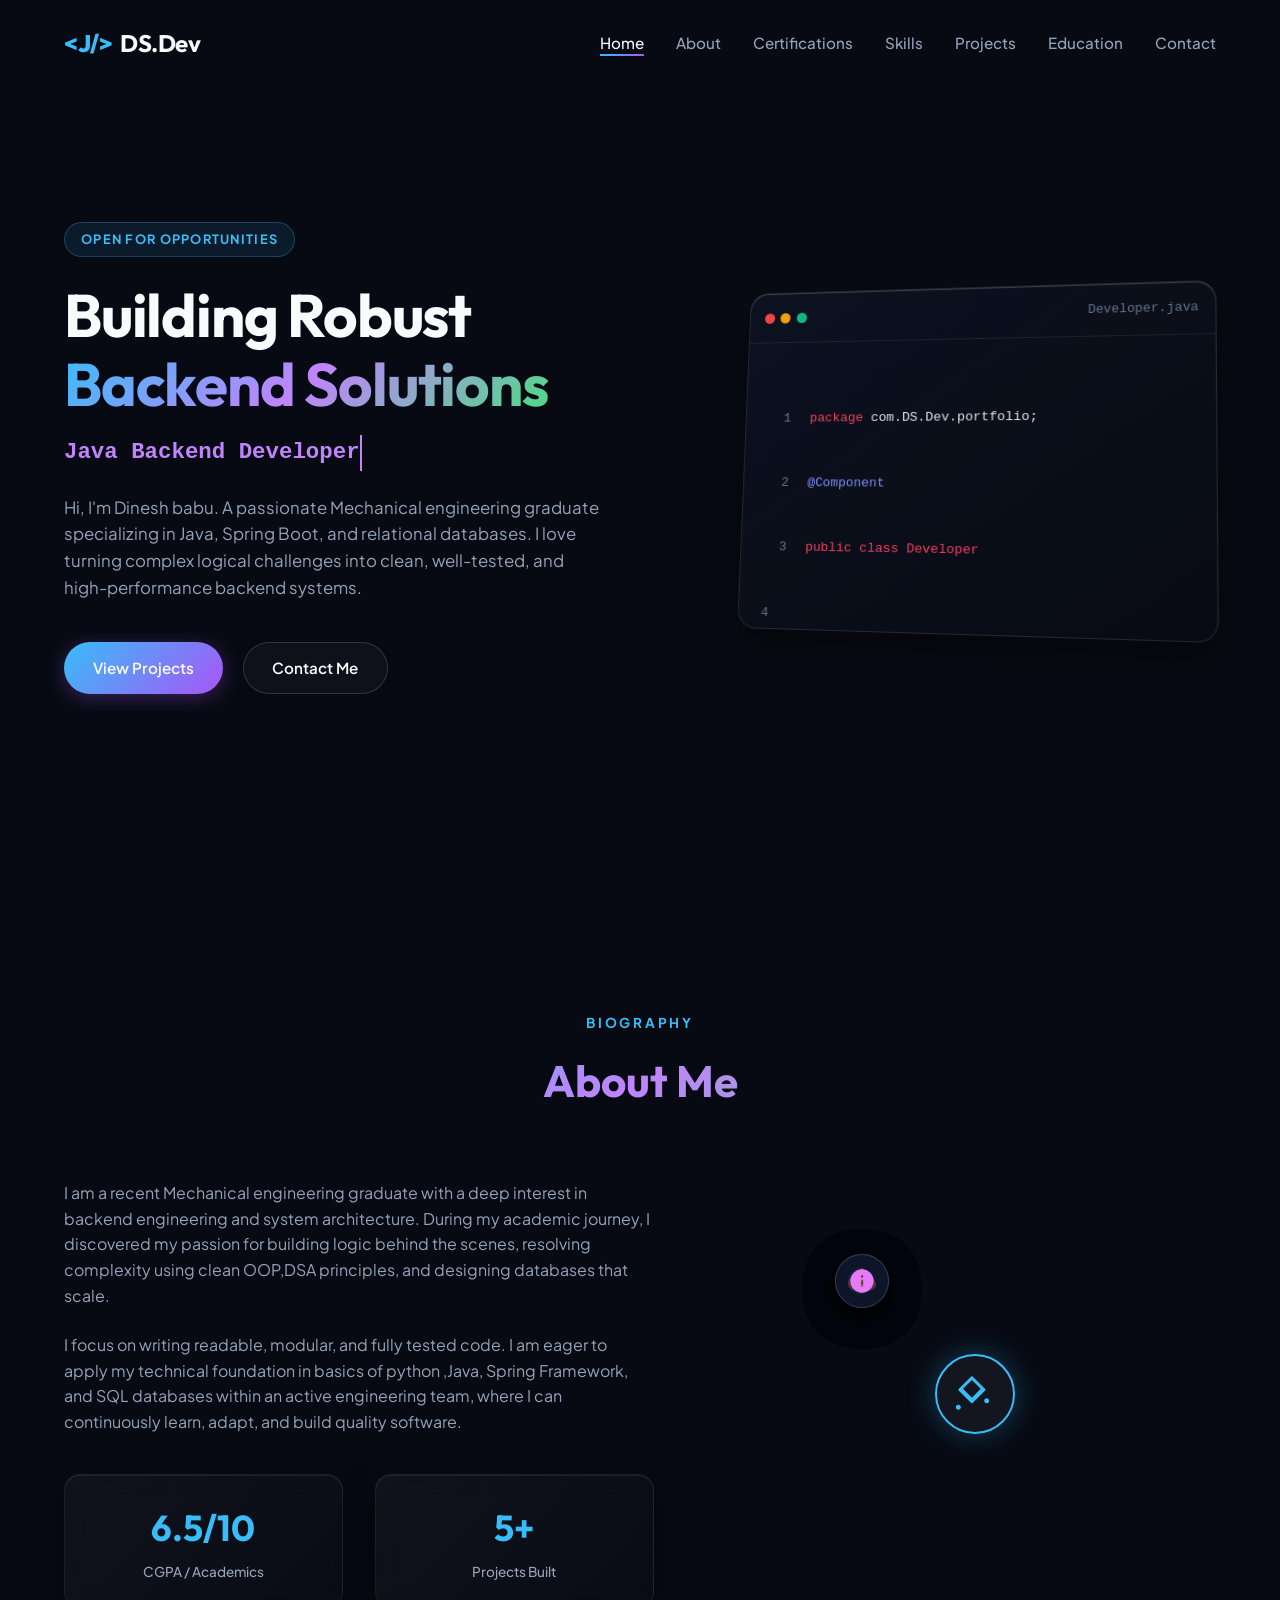
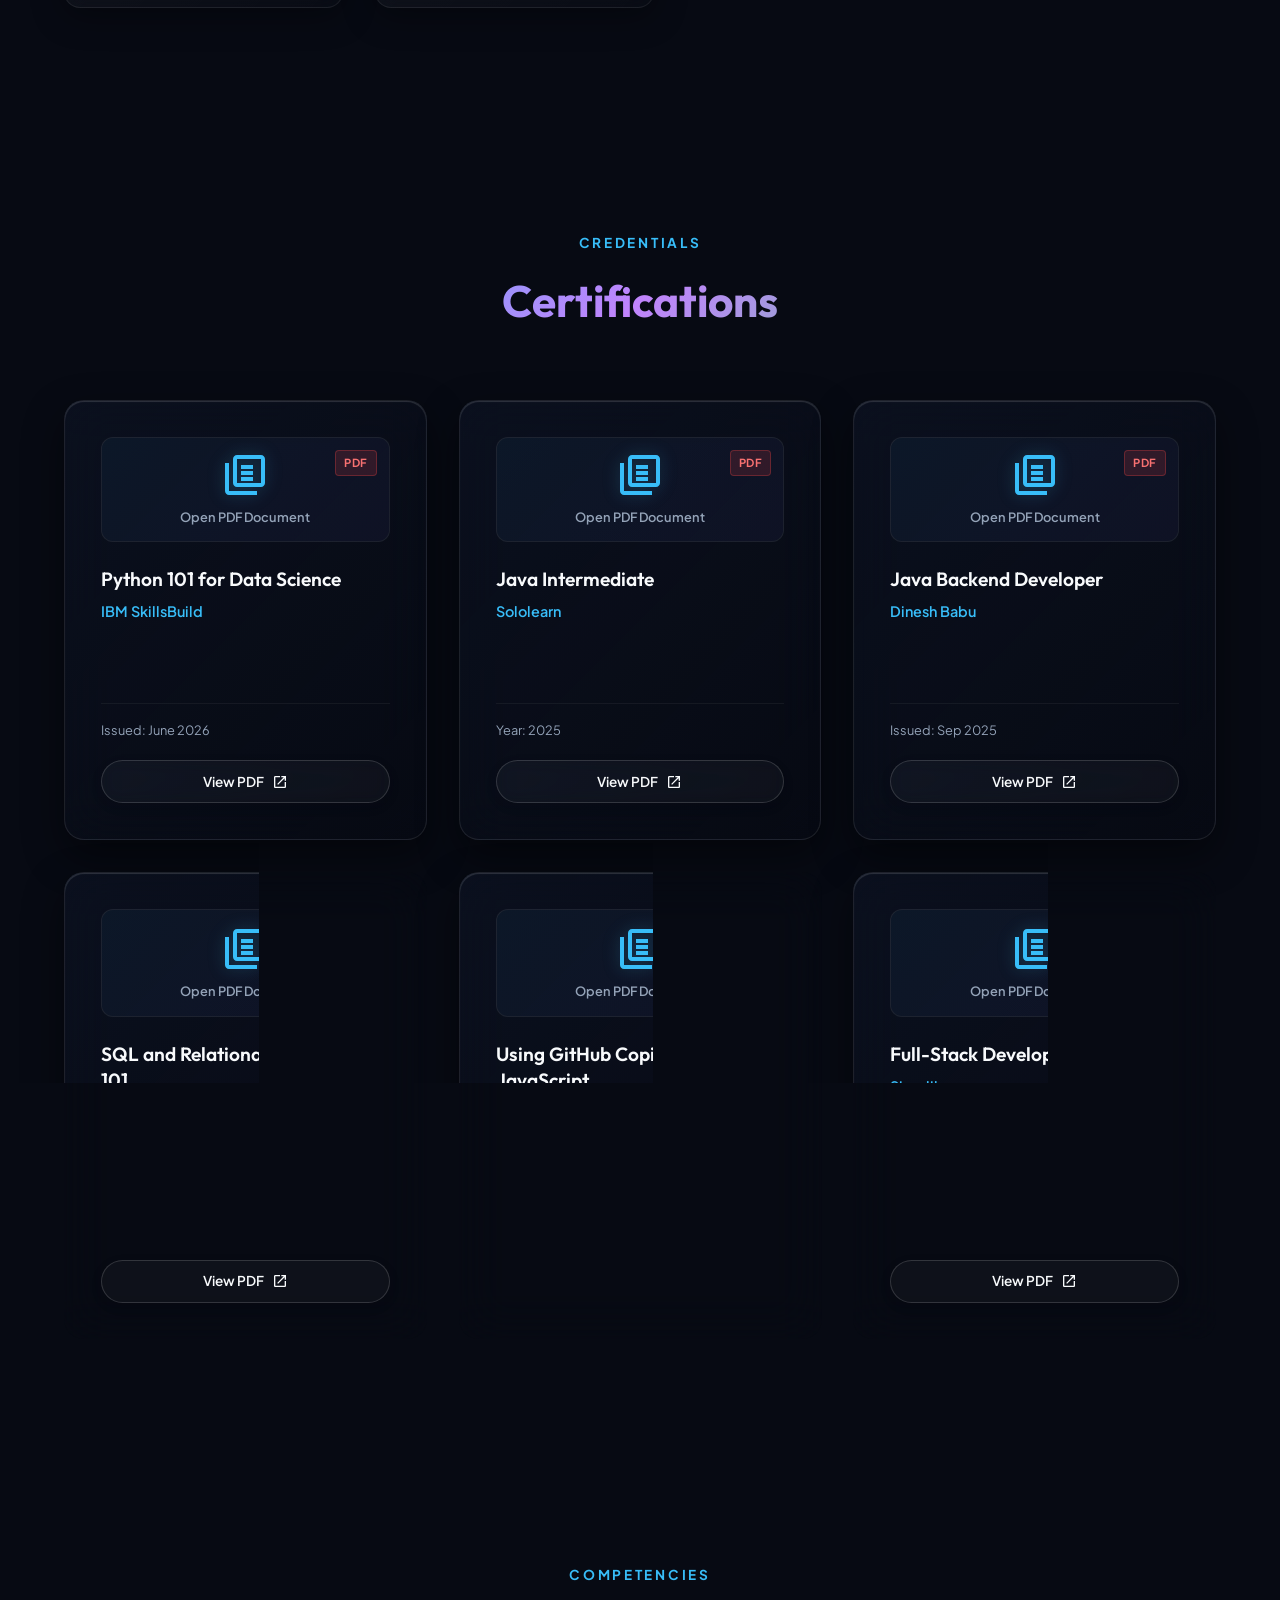
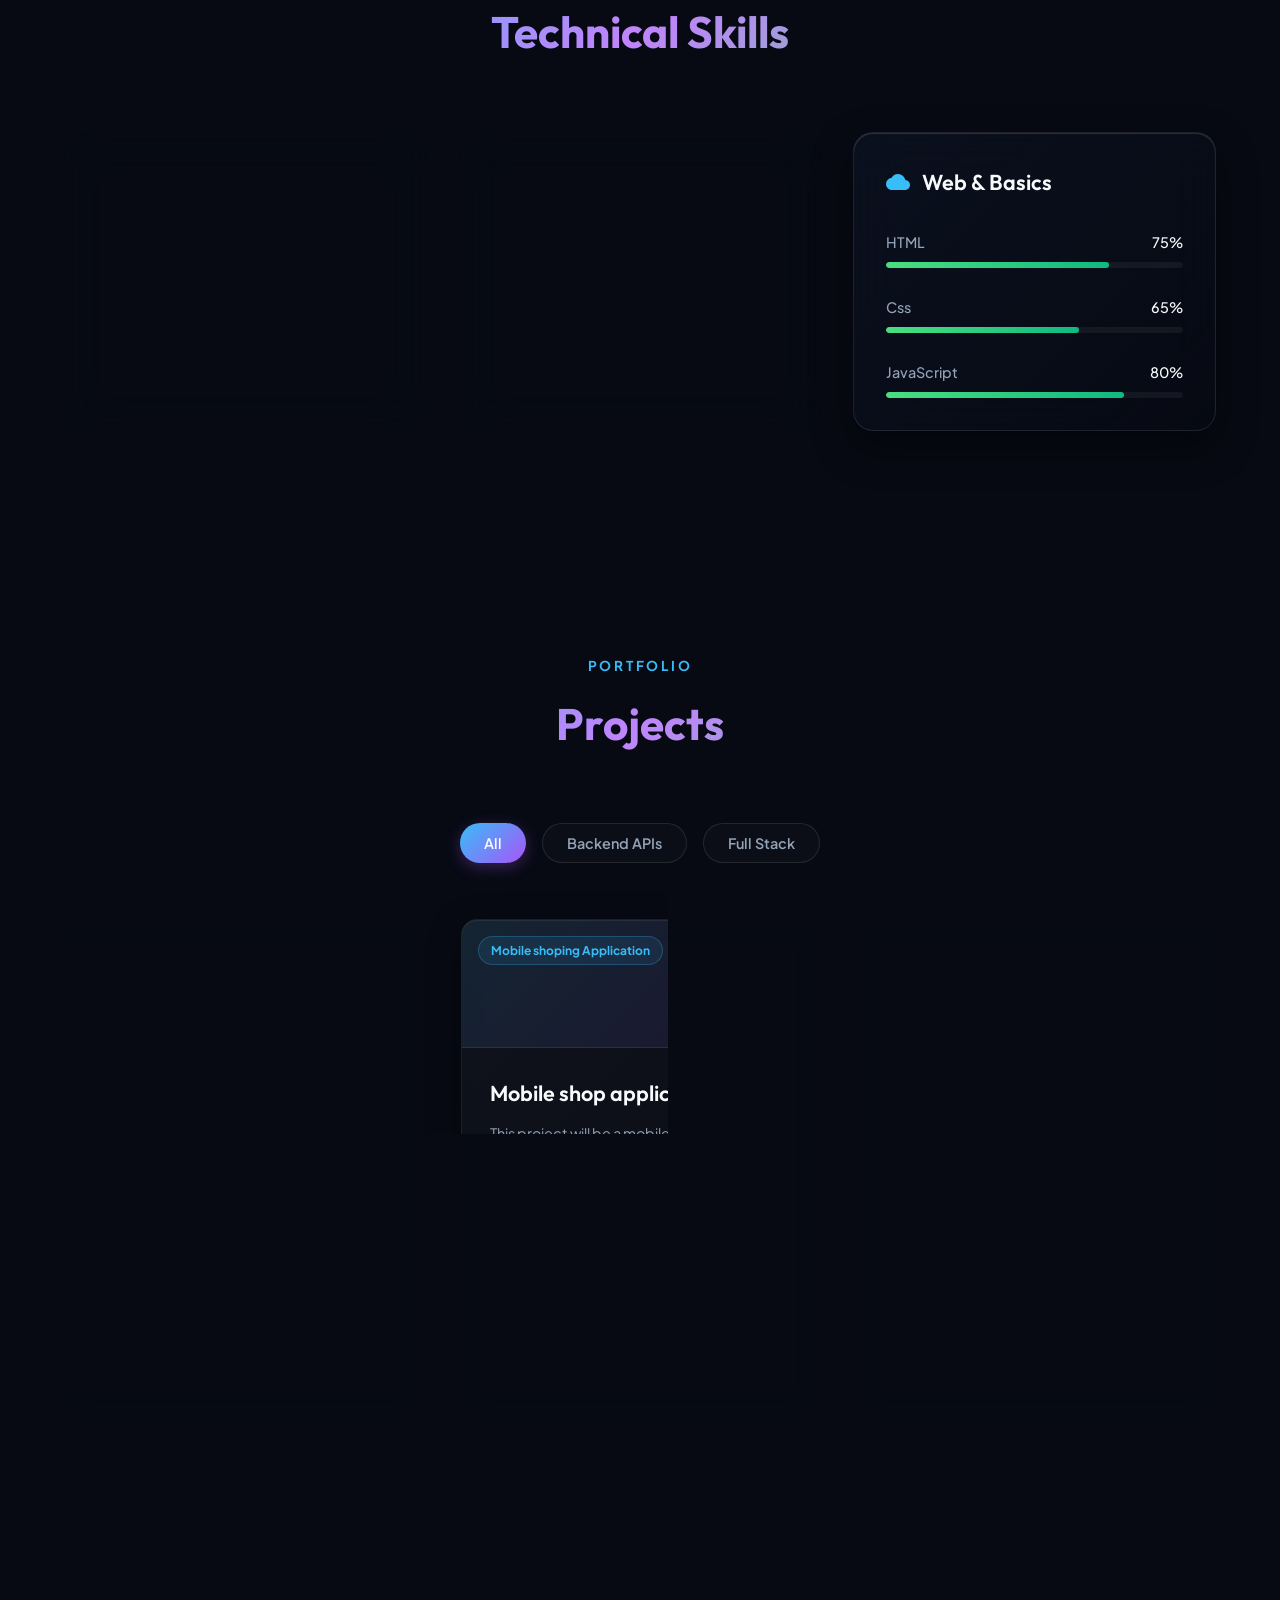
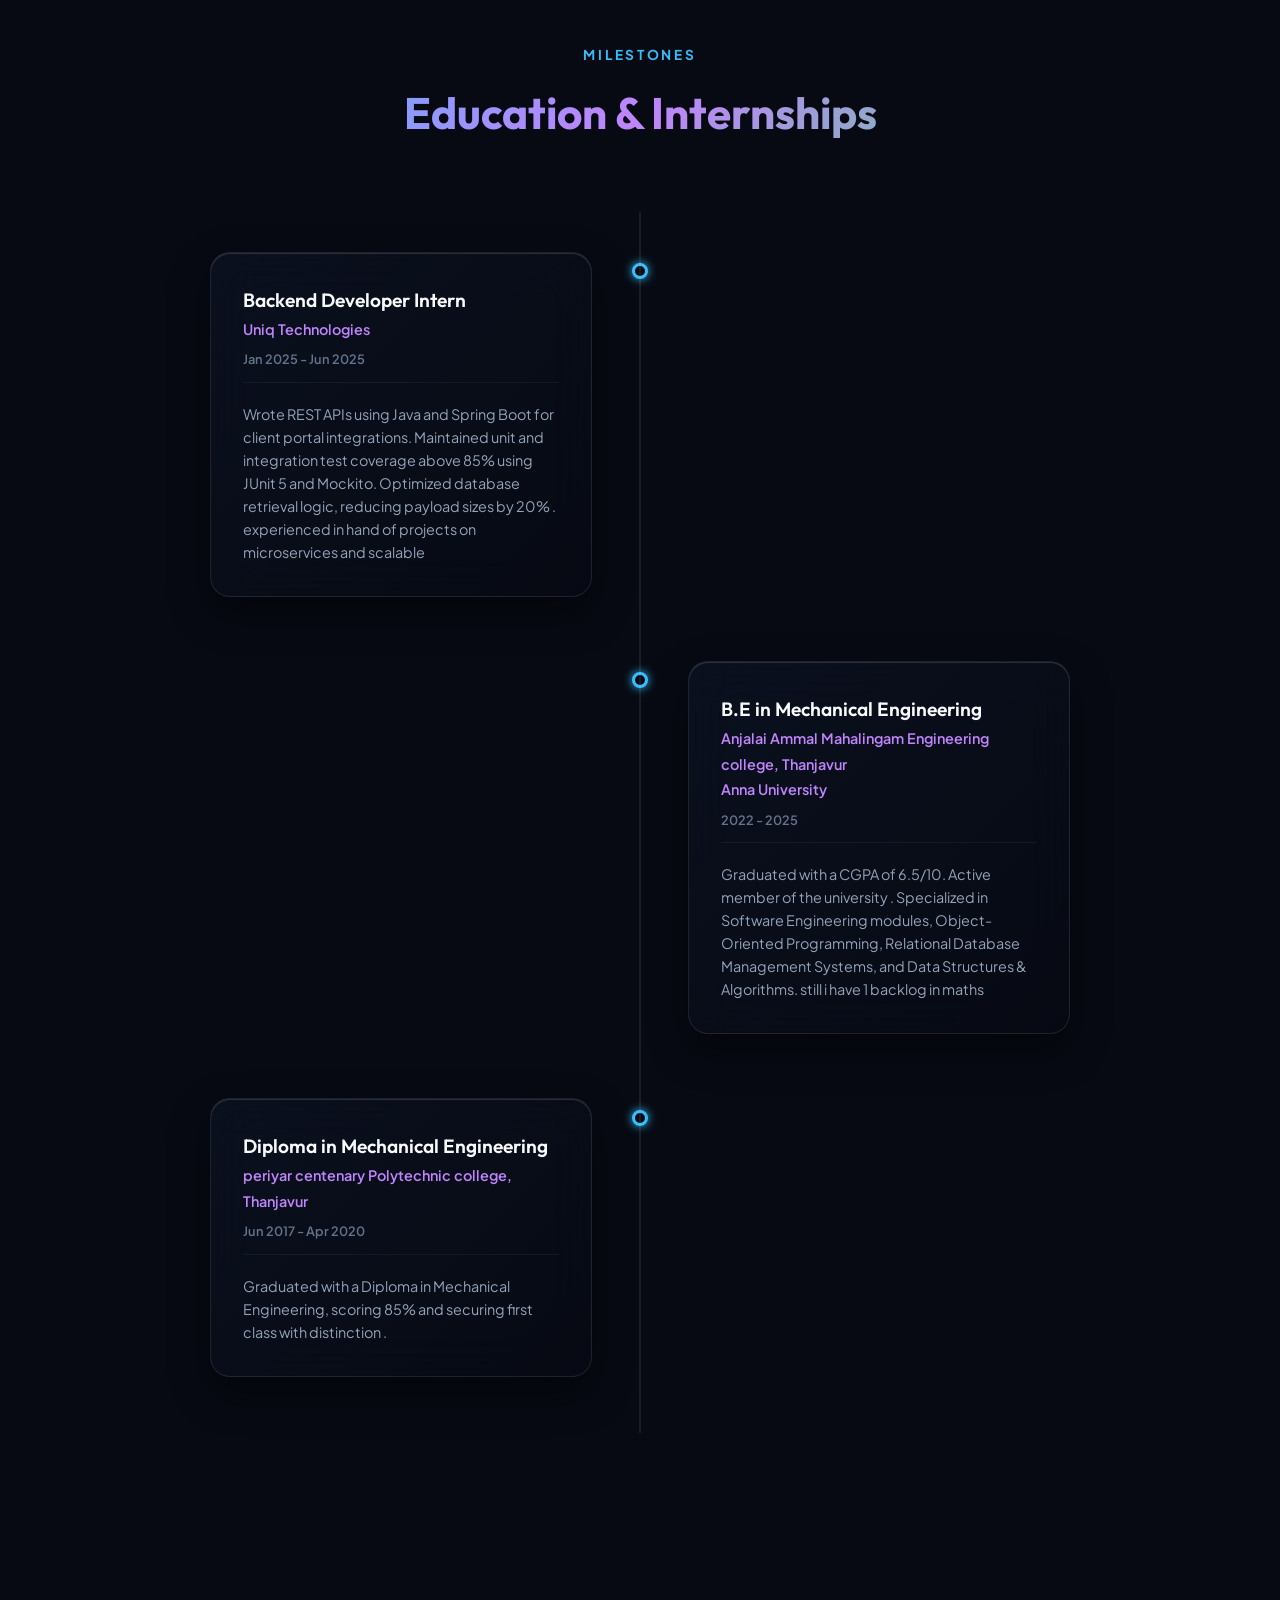
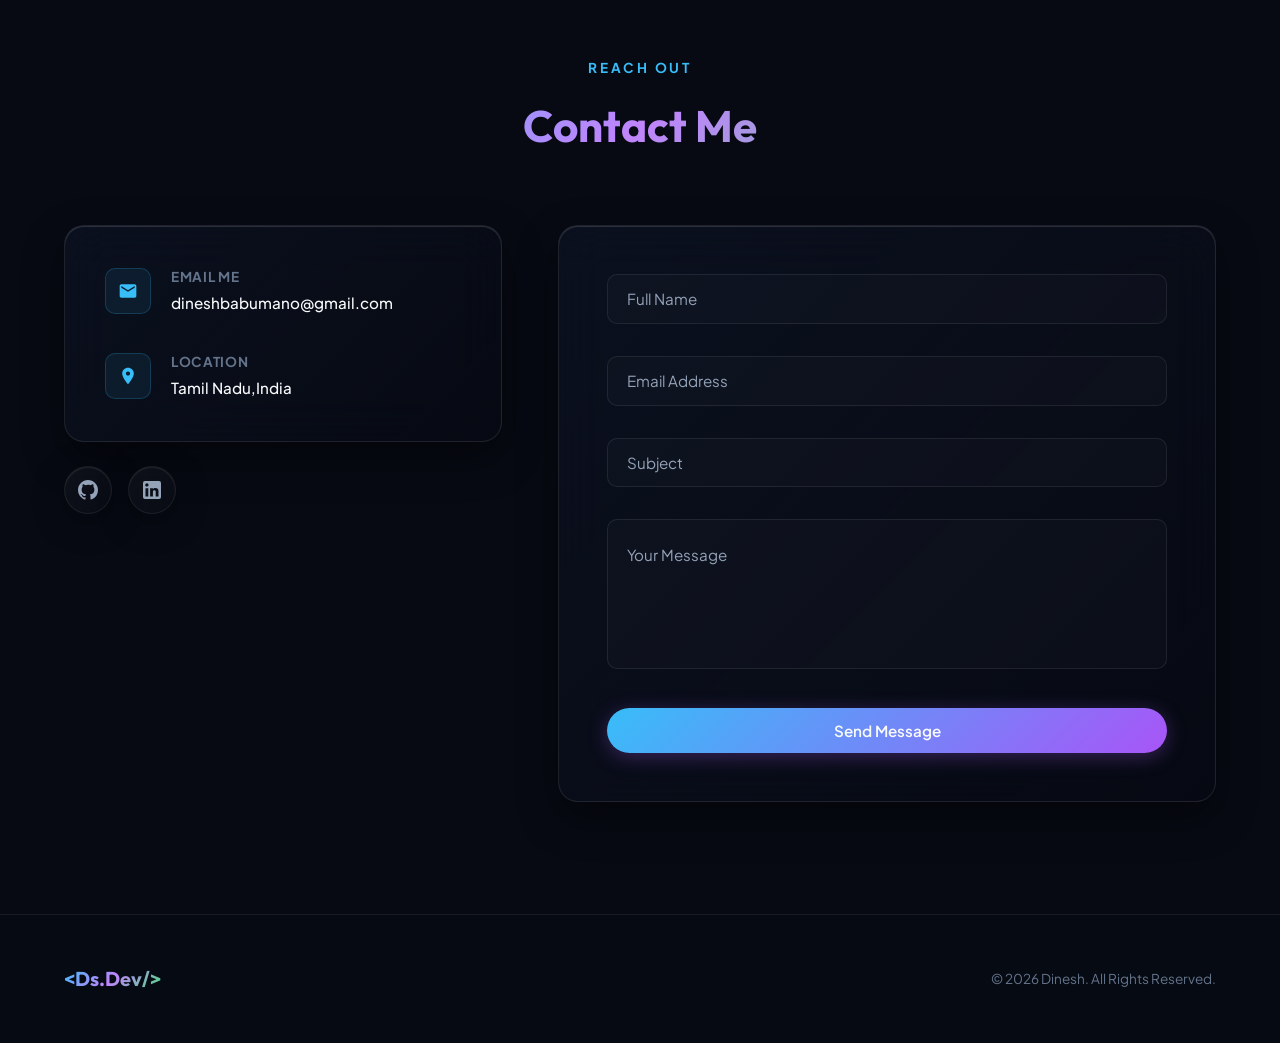
==== index.html @ d65eb927 "Configure Vercel deployment with vercel.json, index.html, and updated links" ====
<!DOCTYPE html>
<html lang="en">

<head>
    <meta charset="UTF-8">
    <meta name="viewport" content="width=device-width, initial-scale=1.0">
    <title>Dinesh babu | Java Backend Developer Portfolio</title>
    <meta name="description"
        content="Professional portfolio of diensh, a passionate fresher Java Developer specializing in Spring Boot, REST APIs, and backend applications. Ready for new opportunities.">
    <link rel="stylesheet" href="style.css">
    <!-- Google Fonts for Modern Premium Look -->
    <link rel="preconnect" href="https://fonts.googleapis.com">
    <link rel="preconnect" href="https://fonts.gstatic.com" crossorigin>
    <link
        href="https://fonts.googleapis.com/css2?family=Outfit:wght@300;400;500;600;700&family=Plus+Jakarta+Sans:wght@300;400;500;600;700&display=swap"
        rel="stylesheet">
</head>

<body>

    <!-- Ambient Background Glow Blobs -->
    <div class="bg-glow-container" aria-hidden="true">
        <div class="glow-blob blob-1"></div>
        <div class="glow-blob blob-2"></div>
        <div class="glow-blob blob-3"></div>
    </div>

    <!-- Navigation Header -->
    <header id="header">
        <div class="container">
            <nav class="navbar" aria-label="Main navigation">
                <a href="#home" class="logo" id="nav-logo">
                    <span class="logo-icon">&lt;J/&gt;</span> DS.Dev
                </a>
                <ul class="nav-links" id="nav-links">
                    <li><a href="#home" class="active">Home</a></li>
                    <li><a href="#about">About</a></li>
                    <li><a href="#certifications">Certifications</a></li>
                    <li><a href="#skills">Skills</a></li>
                    <li><a href="#projects">Projects</a></li>
                    <li><a href="#experience">Education</a></li>
                    <li><a href="#contact">Contact</a></li>
                </ul>
                <button class="menu-toggle" id="menu-toggle" aria-label="Toggle navigation menu" aria-expanded="false">
                    <span></span>
                    <span></span>
                    <span></span>
                </button>
            </nav>
        </div>
    </header>

    <main>
        <!-- Hero Section -->
        <section id="home" class="hero">
            <div class="container">
                <div class="hero-grid">
                    <div class="hero-content">
                        <span class="hero-tagline">Open for Opportunities</span>
                        <h1 class="hero-title">Building Robust<br><span class="gradient-text">Backend Solutions</span>
                        </h1>
                        <div class="typewriter-container">
                            <span class="typewriter-text" id="typewriter">Java Backend Developer</span>
                        </div>
                        <p class="hero-desc">
                            Hi, I'm Dinesh babu. A passionate Mechanical engineering graduate specializing in Java,
                            Spring
                            Boot,
                            and relational databases. I love turning complex logical challenges into clean, well-tested,
                            and high-performance backend systems.
                        </p>
                        <div class="hero-buttons">
                            <a href="#projects" class="btn-glass primary">View Projects</a>
                            <a href="#contact" class="btn-glass">Contact Me</a>
                        </div>
                    </div>
                    <div class="hero-visual">
                        <div class="flip-card">

                            <div class="flip-card-inner">
                                <!-- Front Side: Code Editor -->
                                <div class="flip-card-front">
                                    <div class="code-window glass-panel">
                                        <div class="code-header">
                                            <div class="code-dots">
                                                <span class="dot-red"></span>
                                                <span class="dot-yellow"></span>
                                                <span class="dot-green"></span>
                                            </div>
                                            <span class="code-title">Developer.java</span>
                                        </div>
                                        <div class="code-body">
                                            <div class="line"><span class="line-num">1</span><span
                                                    class="keyword">package</span> com.DS.Dev.portfolio;</div>
                                            <div class="line"><span class="line-num">2</span><span
                                                    class="annotation">@Component</span></div>
                                            <div class="line"><span class="line-num">3</span><span
                                                    class="keyword">public class Developer</span>
                                            </div>
                                            <div class="line"><span class="line-num">4</span> <span class="comment">
                                                    Fueling logic with curiosity</span></div>

                                        </div>
                                    </div>
                                </div>
                                <!-- Back Side: Console/Terminal -->
                                <div class="flip-card-back">
                                    <div class="code-window glass-panel">
                                        <div class="code-header">
                                            <div class="code-dots">
                                                <span class="dot-red"></span>
                                                <span class="dot-yellow"></span>
                                                <span class="dot-green"></span>
                                            </div>
                                            <span class="code-title">terminal</span>
                                        </div>
                                        <div class="console-body">
                                            <div class="console-line command">
                                                <span class="prompt">$</span>java Developer.java
                                            </div>
                                            <div class="console-line output">
                                                Compiling and running...
                                            </div>
                                            <div class="console-line output success">
                                                [SUCCESS] Build complete!
                                            </div>
                                            <div class="console-line success-banner">
                                                <pre>
 ____  ____    ____  _____ _     _ 
|  _ \/ ___|  |  _ \| ____| |   | |
| | | \___ \  | | | |  _| | |   | |
| |_| |___) | | |_| | |___| |___|_|
|____/|____/  |____/|_____|_____(_)
                                                </pre>
                                            </div>
                                            <div class="console-line output">
                                                Java SE
                                                Spring Boot
                                                SQL
                                                Building robust backends!
                                            </div>
                                        </div>
                                    </div>
                                </div>
                            </div>
                        </div>
                    </div>
                </div>
            </div>
        </section>

        <!-- About Section -->
        <section id="about" class="reveal">
            <div class="container">
                <div class="section-title-wrap">
                    <span class="section-subtitle">Biography</span>
                    <h2 class="section-title gradient-text">About Me</h2>
                </div>
                <div class="about-layout">
                    <div class="about-details">
                        <p>
                            I am a recent Mechanical engineering graduate with a deep interest in backend engineering
                            and
                            system architecture.
                            During my academic journey, I discovered my passion for building logic behind the scenes,
                            resolving complexity
                            using clean OOP,DSA principles, and designing databases that scale.
                        </p>
                        <p>
                            I focus on writing readable, modular, and fully tested code. I am eager to apply my
                            technical foundation
                            in basics of python ,Java, Spring Framework, and SQL databases within an active engineering
                            team, where I can
                            continuously
                            learn, adapt, and build quality software.
                        </p>
                        <div class="about-stats">
                            <div class="stat-box glass-card">
                                <div class="stat-number">6.5/10</div>
                                <div class="stat-label">CGPA / Academics</div>
                            </div>
                            <div class="stat-box glass-card">
                                <div class="stat-number">5+</div>
                                <div class="stat-label">Projects Built</div>
                            </div>
                        </div>
                    </div>
                    <div class="about-visual">
                        <div class="tech-stack-hex">
                            <div class="hex-center" title="Core Java">
                                <svg viewBox="0 0 24 24">
                                    <path
                                        d="M2 18.5c.83 0 1.5.67 1.5 1.5s-.67 1.5-1.5 1.5-1.5-.67-1.5-1.5.67-1.5 1.5-1.5M10.13 1.34c-.15 0-.3.06-.41.17L2.16 9.07a.58.58 0 0 0 0 .82l7.56 7.56c.22.23.6.23.82 0l7.56-7.56a.58.58 0 0 0 0-.82l-7.56-7.56c-.11-.11-.26-.17-.41-.17m0 2.24 5.32 5.32-5.32 5.32-5.32-5.32 5.32-5.32M19 14.5c.83 0 1.5.67 1.5 1.5s-.67 1.5-1.5 1.5-1.5-.67-1.5-1.5.67-1.5 1.5-1.5z" />
                                </svg>
                            </div>
                            <!-- Orbiting Glassy Circles -->
                            <div class="floating-icon icon-java" title="Java">
                                <svg viewBox="0 0 24 24" width="28" height="28" fill="#38bdf8">
                                    <path
                                        d="M12 2C6.48 2 2 6.48 2 12s4.48 10 10 10 10-4.48 10-10S17.52 2 12 2zm1 17h-2v-2h2v2zm2.07-7.75l-.9.92C13.45 12.9 13 13.5 13 15h-2v-.5c0-1.1.45-2.1 1.17-2.83l1.24-1.26c.37-.36.59-.86.59-1.41 0-1.1-.9-2-2-2s-2 .9-2 2H7c0-2.76 2.24-5 5-5s5 2.24 5 5c0 1.04-.42 1.99-1.07 2.75z" />
                                </svg>
                            </div>
                            <div class="floating-icon icon-spring" title="Spring Boot">
                                <svg viewBox="0 0 24 24" width="28" height="28" fill="#4ade80">
                                    <path
                                        d="M12 .3a12 12 0 0 0-9.4 19.4l.2.3c2.7 3 7 4.2 10.8 3 4-1.2 7.1-4.7 7.7-8.9.7-4.8-2-9.4-6.6-11-.9-.3-1.8-.5-2.7-.5v-.3zm0 2.3c2.6 0 5 1.5 6 3.8l.2.5c.8 2.7-.3 5.7-2.6 7.2-.6.4-1.2.6-1.8.8-1 .2-1.9.1-2.8-.2l-.6-.2a6.4 6.4 0 0 1-3.6-5.8c0-3.3 2.6-6.1 6-6.1z" />
                                </svg>
                            </div>
                            <div class="floating-icon icon-db" title="PostgreSQL / SQL">
                                <svg viewBox="0 0 24 24" width="28" height="28" fill="#60a5fa">
                                    <path
                                        d="M12 2C6.48 2 2 6.48 2 12s4.48 10 10 10 10-4.48 10-10S17.52 2 12 2zm-1 14H9v-2h2v2zm0-4H9V7h2v5zm4 4h-2v-5h2v5zm0-7h-2V7h2v2z" />
                                </svg>
                            </div>
                            <div class="floating-icon icon-cloud" title="Docker / Containers">
                                <svg viewBox="0 0 24 24" width="28" height="28" fill="#f87171">
                                    <path
                                        d="M19.35 10.04A7.49 7.49 0 0 0 12 4C9.11 4 6.6 5.64 5.35 8.04A5.994 5.994 0 0 0 0 14c0 3.31 2.69 6 6 6h13c2.76 0 5-2.24 5-5 0-2.64-2.05-4.78-4.65-4.96z" />
                                </svg>
                            </div>
                            <div class="floating-icon icon-git" title="Git">
                                <svg viewBox="0 0 24 24" width="28" height="28" fill="#fbbf24">
                                    <path
                                        d="M2.6 10.5l8.9-8.9c.4-.4 1-.4 1.4 0l8.9 8.9c.4.4.4 1 0 1.4l-8.9 8.9c-.4.4-1 .4-1.4 0l-8.9-8.9c-.4-.4-.4-1 0-1.4zm10.8 1.9V9.6c.6-.2 1-.7 1-1.3 0-.8-.7-1.5-1.5-1.5S11.4 7.5 11.4 8.3c0 .6.4 1.1 1 1.3v2.8c-.6.2-1 .7-1 1.3 0 .8.7 1.5 1.5 1.5s1.5-.7 1.5-1.5c0-.6-.4-1.1-1-1.3z" />
                                </svg>
                            </div>
                            <div class="floating-icon icon-js" title="HTML / CSS / JS ">
                                <svg viewBox="0 0 24 24" width="28" height="28" fill="#e879f9">
                                    <path
                                        d="M12 2C6.48 2 2 6.48 2 12s4.48 10 10 10 10-4.48 10-10S17.52 2 12 2zm1 15h-2v-6h2v6zm0-8h-2V7h2v2z" />
                                </svg>
                            </div>
                        </div>
                    </div>
                </div>
            </div>
        </section>

        <!-- Certifications Section -->
        <section id="certifications" class="reveal">
            <div class="container">
                <div class="section-title-wrap">
                    <span class="section-subtitle">Credentials</span>
                    <h2 class="section-title gradient-text">Certifications</h2>
                </div>
                <div class="certifications-grid">

                    <!-- Cert 1: IBM Python (PDF) -->
                    <div class="cert-card glass-panel">
                        <div class="cert-preview">
                            <div class="cert-pdf-preview">
                                <svg viewBox="0 0 24 24" fill="currentColor">
                                    <path
                                        d="M20 2H8c-1.1 0-2 .9-2 2v12c0 1.1.9 2 2 2h12c1.1 0 2-.9 2-2V4c0-1.1-.9-2-2-2zm0 14H8V4h12v12zM4 6H2v14c0 1.1.9 2 2 2h14v-2H4V6zm12 4H10v2h6v-2zm0 3H10v2h6v-2zm0-6H10v2h6V7z" />
                                </svg>
                                <span style="font-size: 0.8rem; font-weight: 600; color: var(--text-secondary);">Open
                                    PDF Document</span>
                            </div>
                            <span class="pdf-badge">PDF</span>
                        </div>
                        <div class="cert-info">
                            <h3 class="cert-title">Python 101 for Data Science</h3>
                            <span class="cert-issuer">IBM SkillsBuild</span>
                            <div class="cert-meta">
                                <span class="cert-date">Issued: June 2026</span>
                            </div>
                            <a href="./certificate/image/IBM%20PY0101EN%20Certificate%20_%20IBM%20SkillsBuild.pdf"
                                target="_blank" class="btn-glass cert-action-btn">
                                <span>View PDF</span>
                                <svg viewBox="0 0 24 24" width="16" height="16" fill="currentColor">
                                    <path
                                        d="M19 19H5V5h7V3H5c-1.11 0-2 .9-2 2v14c0 1.1.89 2 2 2h14c1.1 0 2-.9 2-2v-7h-2v7zM14 3v2h3.59l-9.83 9.83 1.41 1.41L19 6.41V10h2V3h-7z" />
                                </svg>
                            </a>
                        </div>
                    </div>
                    <!-- Cert 2: Sololearn Java Intermediate (PDF) -->
                    <div class="cert-card glass-panel">
                        <div class="cert-preview">
                            <div class="cert-pdf-preview">
                                <svg viewBox="0 0 24 24" fill="currentColor">
                                    <path
                                        d="M20 2H8c-1.1 0-2 .9-2 2v12c0 1.1.9 2 2 2h12c1.1 0 2-.9 2-2V4c0-1.1-.9-2-2-2zm0 14H8V4h12v12zM4 6H2v14c0 1.1.9 2 2 2h14v-2H4V6zm12 4H10v2h6v-2zm0 3H10v2h6v-2zm0-6H10v2h6V7z" />
                                </svg>
                                <span style="font-size: 0.8rem; font-weight: 600; color: var(--text-secondary);">Open
                                    PDF Document</span>
                            </div>
                            <span class="pdf-badge">PDF</span>
                        </div>
                        <div class="cert-info">
                            <h3 class="cert-title">Java Intermediate</h3>
                            <span class="cert-issuer">Sololearn</span>
                            <div class="cert-meta">
                                <span class="cert-date">Year: 2025</span>
                            </div>
                            <a href="./certificate/image/Sololearn%20Java%20Intermidiate.pdf" target="_blank"
                                class="btn-glass cert-action-btn">
                                <span>View PDF</span>
                                <svg viewBox="0 0 24 24" width="16" height="16" fill="currentColor">
                                    <path
                                        d="M19 19H5V5h7V3H5c-1.11 0-2 .9-2 2v14c0 1.1.89 2 2 2h14c1.1 0 2-.9 2-2v-7h-2v7zM14 3v2h3.59l-9.83 9.83 1.41 1.41L19 6.41V10h2V3h-7z" />
                                </svg>
                            </a>
                        </div>
                    </div>

                    <!-- Cert 3: Java Backend Developer (PDF) -->
                    <div class="cert-card glass-panel">
                        <div class="cert-preview">
                            <div class="cert-pdf-preview">
                                <svg viewBox="0 0 24 24" fill="currentColor">
                                    <path
                                        d="M20 2H8c-1.1 0-2 .9-2 2v12c0 1.1.9 2 2 2h12c1.1 0 2-.9 2-2V4c0-1.1-.9-2-2-2zm0 14H8V4h12v12zM4 6H2v14c0 1.1.9 2 2 2h14v-2H4V6zm12 4H10v2h6v-2zm0 3H10v2h6v-2zm0-6H10v2h6V7z" />
                                </svg>
                                <span style="font-size: 0.8rem; font-weight: 600; color: var(--text-secondary);">Open
                                    PDF Document</span>
                            </div>
                            <span class="pdf-badge">PDF</span>
                        </div>
                        <div class="cert-info">
                            <h3 class="cert-title">Java Backend Developer</h3>
                            <span class="cert-issuer">Dinesh Babu</span>
                            <div class="cert-meta">
                                <span class="cert-date">Issued: Sep 2025</span>
                            </div>
                            <a href="./certificate/" target="_blank" class="btn-glass cert-action-btn">
                                <span>View PDF</span>
                                <svg viewBox="0 0 24 24" width="16" height="16" fill="currentColor">
                                    <path
                                        d="M19 19H5V5h7V3H5c-1.11 0-2 .9-2 2v14c0 1.1.89 2 2 2h14c1.1 0 2-.9 2-2v-7h-2v7zM14 3v2h3.59l-9.83 9.83 1.41 1.41L19 6.41V10h2V3h-7z" />
                                </svg>
                            </a>
                        </div>
                    </div>


                    <!-- Cert 4: IBM SQL (PDF) -->
                    <div class="cert-card glass-panel">
                        <div class="cert-preview">
                            <div class="cert-pdf-preview">
                                <svg viewBox="0 0 24 24" fill="currentColor">
                                    <path
                                        d="M20 2H8c-1.1 0-2 .9-2 2v12c0 1.1.9 2 2 2h12c1.1 0 2-.9 2-2V4c0-1.1-.9-2-2-2zm0 14H8V4h12v12zM4 6H2v14c0 1.1.9 2 2 2h14v-2H4V6zm12 4H10v2h6v-2zm0 3H10v2h6v-2zm0-6H10v2h6V7z" />
                                </svg>
                                <span style="font-size: 0.8rem; font-weight: 600; color: var(--text-secondary);">Open
                                    PDF Document</span>
                            </div>
                            <span class="pdf-badge">PDF</span>
                        </div>
                        <div class="cert-info">
                            <h3 class="cert-title">SQL and Relational Databases 101</h3>
                            <span class="cert-issuer">IBM SkillsBuild</span>
                            <div class="cert-meta">
                                <span class="cert-date">Issued: June 2026</span>
                            </div>
                            <a href="./certificate/image/IBM%20Skills%20Network%20DB0101EN%20Certificate%20_%20IBM%20SkillsBuild.pdf"
                                target="_blank" class="btn-glass cert-action-btn">
                                <span>View PDF</span>
                                <svg viewBox="0 0 24 24" width="16" height="16" fill="currentColor">
                                    <path
                                        d="M19 19H5V5h7V3H5c-1.11 0-2 .9-2 2v14c0 1.1.89 2 2 2h14c1.1 0 2-.9 2-2v-7h-2v7zM14 3v2h3.59l-9.83 9.83 1.41 1.41L19 6.41V10h2V3h-7z" />
                                </svg>
                            </a>
                        </div>
                    </div>

                    <!-- Cert 5: Microsoft (PDF) -->
                    <div class="cert-card glass-panel">
                        <div class="cert-preview">
                            <div class="cert-pdf-preview">
                                <svg viewBox="0 0 24 24" fill="currentColor">
                                    <path
                                        d="M20 2H8c-1.1 0-2 .9-2 2v12c0 1.1.9 2 2 2h12c1.1 0 2-.9 2-2V4c0-1.1-.9-2-2-2zm0 14H8V4h12v12zM4 6H2v14c0 1.1.9 2 2 2h14v-2H4V6zm12 4H10v2h6v-2zm0 3H10v2h6v-2zm0-6H10v2h6V7z" />
                                </svg>
                                <span style="font-size: 0.8rem; font-weight: 600; color: var(--text-secondary);">Open
                                    PDF Document</span>
                            </div>
                            <span class="pdf-badge">PDF</span>
                        </div>
                        <div class="cert-info">
                            <h3 class="cert-title">Using GitHub Copilot with JavaScript</h3>
                            <span class="cert-issuer">Microsoft</span>
                            <div class="cert-meta">
                                <span class="cert-date">Issued: Feb 2025</span>
                            </div>
                            <a href="./certificate/image/microsoft%20certificate.pdf" target="_blank"
                                class="btn-glass cert-action-btn">
                                <span>View PDF</span>
                                <svg viewBox="0 0 24 24" width="16" height="16" fill="currentColor">
                                    <path
                                        d="M19 19H5V5h7V3H5c-1.11 0-2 .9-2 2v14c0 1.1.89 2 2 2h14c1.1 0 2-.9 2-2v-7h-2v7zM14 3v2h3.59l-9.83 9.83 1.41 1.41L19 6.41V10h2V3h-7z" />
                                </svg>
                            </a>
                        </div>
                    </div>

                    <!-- Cert 6: Simplilearn (PDF) -->
                    <div class="cert-card glass-panel">
                        <div class="cert-preview">
                            <div class="cert-pdf-preview">
                                <svg viewBox="0 0 24 24" fill="currentColor">
                                    <path
                                        d="M20 2H8c-1.1 0-2 .9-2 2v12c0 1.1.9 2 2 2h12c1.1 0 2-.9 2-2V4c0-1.1-.9-2-2-2zm0 14H8V4h12v12zM4 6H2v14c0 1.1.9 2 2 2h14v-2H4V6zm12 4H10v2h6v-2zm0 3H10v2h6v-2zm0-6H10v2h6V7z" />
                                </svg>
                                <span style="font-size: 0.8rem; font-weight: 600; color: var(--text-secondary);">Open
                                    PDF Document</span>
                            </div>
                            <span class="pdf-badge">PDF</span>
                        </div>
                        <div class="cert-info">
                            <h3 class="cert-title">Full-Stack Development 101</h3>
                            <span class="cert-issuer">Simplilearn</span>
                            <div class="cert-meta">
                                <span class="cert-date">Issued: March 2025</span>
                                <span class="cert-id">Verification Code: 8021012</span>
                            </div>
                            <a href="./certificate/image/simplelearning%20%20full%20stack%20dev.pdf" target="_blank"
                                class="btn-glass cert-action-btn">
                                <span>View PDF</span>
                                <svg viewBox="0 0 24 24" width="16" height="16" fill="currentColor">
                                    <path
                                        d="M19 19H5V5h7V3H5c-1.11 0-2 .9-2 2v14c0 1.1.89 2 2 2h14c1.1 0 2-.9 2-2v-7h-2v7zM14 3v2h3.59l-9.83 9.83 1.41 1.41L19 6.41V10h2V3h-7z" />
                                </svg>
                            </a>
                        </div>
                    </div>
                </div>
            </div>
        </section>

        <!-- Skills Section -->
        <section id="skills" class="reveal">
            <div class="container">
                <div class="section-title-wrap">
                    <span class="section-subtitle">Competencies</span>
                    <h2 class="section-title gradient-text">Technical Skills</h2>
                </div>
                <div class="skills-container">
                    <!-- Backend Panel -->
                    <div class="skill-category glass-panel">
                        <div class="skill-header">
                            <svg viewBox="0 0 24 24" fill="currentColor" width="24" height="24">
                                <path
                                    d="M4 18h16c1.1 0 2-.9 2-2V8c0-1.1-.9-2-2-2H4c-1.1 0-2 .9-2 2v8c0 1.1.9 2 2 2zM4 8h16v8H4V8z" />
                            </svg>
                            <h3>Core Java & Backend</h3>
                        </div>
                        <div class="skill-list">
                            <div class="skill-item" data-skill="java">
                                <div class="skill-info">
                                    <span class="skill-name">Java Core & OOP</span>
                                    <span class="skill-percentage">90%</span>
                                </div>
                                <div class="skill-bar-bg">
                                    <div class="skill-bar-fill" style="width: 90%;"></div>
                                </div>
                            </div>
                            <div class="skill-item" data-skill="springboot">
                                <div class="skill-info">
                                    <span class="skill-name">Spring Boot & REST APIs</span>
                                    <span class="skill-percentage">75%</span>
                                </div>
                                <div class="skill-bar-bg">
                                    <div class="skill-bar-fill" style="width: 80%;"></div>
                                </div>
                            </div>
                            <div class="skill-item" data-skill="collections">
                                <div class="skill-info">
                                    <span class="skill-name">Data Structures & Collections</span>
                                    <span class="skill-percentage">85%</span>
                                </div>
                                <div class="skill-bar-bg">
                                    <div class="skill-bar-fill" style="width: 85%;"></div>
                                </div>
                            </div>
                        </div>
                    </div>

                    <!-- Databases & ORM -->
                    <div class="skill-category glass-panel">
                        <div class="skill-header">
                            <svg viewBox="0 0 24 24" fill="currentColor" width="24" height="24">
                                <path
                                    d="M20 4H4c-1.1 0-1.99.9-1.99 2L2 18c0 1.1.9 2 2 2h16c1.1 0 2-.9 2-2V6c0-1.1-.9-2-2-2zm-5 14H4v-4h11v4zm0-5H4V9h11v4zm5 5h-4V9h4v9z" />
                            </svg>
                            <h3>Databases & ORM</h3>
                        </div>
                        <div class="skill-list">
                            <div class="skill-item" data-skill="sql">
                                <div class="skill-info">
                                    <span class="skill-name">Relational SQL (MySQL)</span>
                                    <span class="skill-percentage">80%</span>
                                </div>
                                <div class="skill-bar-bg">
                                    <div class="skill-bar-fill" style="width: 85%;"></div>
                                </div>
                            </div>
                            <div class="skill-item" data-skill="jpa">
                                <div class="skill-info">
                                    <span class="skill-name">Hibernate / JPA ORM</span>
                                    <span class="skill-percentage">75%</span>
                                </div>
                                <div class="skill-bar-bg">
                                    <div class="skill-bar-fill" style="width: 75%;"></div>
                                </div>
                            </div>
                            <div class="skill-item" data-skill="git">
                                <div class="skill-info">
                                    <span class="skill-name">Git & GitHub Version Control</span>
                                    <span class="skill-percentage">80%</span>
                                </div>
                                <div class="skill-bar-bg">
                                    <div class="skill-bar-fill" style="width: 80%;"></div>
                                </div>
                            </div>
                        </div>
                    </div>

                    <!-- Web & Containers -->
                    <div class="skill-category glass-panel">
                        <div class="skill-header">
                            <svg viewBox="0 0 24 24" fill="currentColor" width="24" height="24">
                                <path
                                    d="M19.35 10.04A7.49 7.49 0 0 0 12 4C9.11 4 6.6 5.64 5.35 8.04A5.994 5.994 0 0 0 0 14c0 3.31 2.69 6 6 6h13c2.76 0 5-2.24 5-5 0-2.64-2.05-4.78-4.65-4.96z" />
                            </svg>
                            <h3>Web & Basics</h3>
                        </div>
                        <div class="skill-list">
                            <div class="skill-item" data-skill="frontend">
                                <div class="skill-info">
                                    <span class="skill-name">HTML</span>
                                    <span class="skill-percentage">75%</span>
                                </div>
                                <div class="skill-bar-bg">
                                    <div class="skill-bar-fill" style="width: 75%;"></div>
                                </div>
                            </div>
                            <div class="skill-item" data-skill="docker">
                                <div class="skill-info">
                                    <span class="skill-name">Css</span>
                                    <span class="skill-percentage">65%</span>
                                </div>
                                <div class="skill-bar-bg">
                                    <div class="skill-bar-fill" style="width: 65%;"></div>
                                </div>
                            </div>
                            <div class="skill-item" data-skill="testing">
                                <div class="skill-info">
                                    <span class="skill-name">JavaScript</span>
                                    <span class="skill-percentage">80%</span>
                                </div>
                                <div class="skill-bar-bg">
                                    <div class="skill-bar-fill" style="width: 80%;"></div>
                                </div>
                            </div>
                        </div>
                    </div>
                </div>
            </div>
        </section>

        <!-- Projects Section -->
        <section id="projects" class="reveal">
            <div class="container">
                <div class="section-title-wrap">
                    <span class="section-subtitle">Portfolio</span>
                    <h2 class="section-title gradient-text">Projects</h2>
                </div>

                <div class="project-filters">
                    <button class="filter-btn active" data-filter="all">All</button>
                    <button class="filter-btn" data-filter="backend">Backend APIs</button>
                    <button class="filter-btn" data-filter="fullstack">Full Stack</button>
                </div>

                <div class="projects-grid" id="projects-grid">
                    <!-- Project 1 -->
                    <div class="project-card glass-card reveal" data-category="fullstack">
                        <div class="project-thumbnail">
                            <span class="project-tech-badge">Java & Maven</span>
                            <div class="project-thumb-overlay">
                                <a href="https://github.com/dinesh14-ds/Todo-list-application-.git"
                                    class="project-icon-link" aria-label="GitHub Repository">
                                    <svg viewBox="0 0 24 24">
                                        <path
                                            d="M12 2C6.477 2 2 6.484 2 12.017c0 4.425 2.865 8.18 6.839 9.504.5.092.682-.217.682-.483 0-.237-.008-.868-.013-1.703-2.782.605-3.369-1.343-3.369-1.343-.454-1.158-1.11-1.466-1.11-1.466-.908-.62.069-.608.069-.608 1.003.07 1.531 1.032 1.531 1.032.892 1.53 2.341 1.088 2.91.832.092-.647.35-1.088.636-1.338-2.22-.253-4.555-1.113-4.555-4.951 0-1.093.39-1.988 1.029-2.688-.103-.253-.446-1.272.098-2.65 0 0 .84-.27 2.75 1.026A9.564 9.564 0 0112 6.844c.85.004 1.705.115 2.504.337 1.909-1.296 2.747-1.027 2.747-1.027.546 1.379.202 2.398.1 2.651.64.7 1.028 1.595 1.028 2.688 0 3.848-2.339 4.695-4.566 4.943.359.309.678.92.678 1.855 0 1.338-.012 2.419-.012 2.747 0 .268.18.58.688.482A10.019 10.019 0 0022 12.017C22 6.484 17.522 2 12 2z" />
                                    </svg>
                                </a>
                            </div>
                        </div>
                        <div class="project-info-box">
                            <h3 class="project-title">To-Do List Application</h3>
                            <p class="project-desc">
                                This project is a simple To-Do List application built with java , Maven, MySQL and
                                It allows users to manage their tasks with secure
                                authentication and data persistence.
                            </p>
                            <div class="project-meta-tags">
                                <span class="tag">java</span>
                                <span class="tag">Maven</span>

                                <span class="tag">MySQL</span>
                                <span class="tag">Thymeleaf</span>
                            </div>
                        </div>
                    </div>

                    <!-- Project 2 -->
                    <div class="project-card glass-card reveal" data-category="backend">
                        <div class="project-thumbnail">
                            <span class="project-tech-badge">Mobile shoping Application </span>
                            <div class="project-thumb-overlay">
                                <a href="https://github.com/dinesh14-ds/project--1--E.com--mobile-_page.git"
                                    class="project-icon-link" aria-label="GitHub Repository">
                                    <svg viewBox="0 0 24 24">
                                        <path
                                            d="M12 2C6.477 2 2 6.484 2 12.017c0 4.425 2.865 8.18 6.839 9.504.5.092.682-.217.682-.483 0-.237-.008-.868-.013-1.703-2.782.605-3.369-1.343-3.369-1.343-.454-1.158-1.11-1.466-1.11-1.466-.908-.62.069-.608.069-.608 1.003.07 1.531 1.032 1.531 1.032.892 1.53 2.341 1.088 2.91.832.092-.647.35-1.088.636-1.338-2.22-.253-4.555-1.113-4.555-4.951 0-1.093.39-1.988 1.029-2.688-.103-.253-.446-1.272.098-2.65 0 0 .84-.27 2.75 1.026A9.564 9.564 0 0112 6.844c.85.004 1.705.115 2.504.337 1.909-1.296 2.747-1.027 2.747-1.027.546 1.379.202 2.398.1 2.651.64.7 1.028 1.595 1.028 2.688 0 3.848-2.339 4.695-4.566 4.943.359.309.678.92.678 1.855 0 1.338-.012 2.419-.012 2.747 0 .268.18.58.688.482A10.019 10.019 0 0022 12.017C22 6.484 17.522 2 12 2z" />
                                    </svg>
                                </a>
                            </div>
                        </div>
                        <div class="project-info-box">
                            <h3 class="project-title">Mobile shop application</h3>
                            <p class="project-desc">
                                This project will be a mobile shop website using Html,Css and JavaScript.This website
                                will allow users to browse and purchase mobile phones.

                            </p>
                            <div class="project-meta-tags">
                                <span class="tag">Html</span>
                                <span class="tag">Css</span>
                                <span class="tag">JavaScript</span>


                            </div>
                        </div>
                    </div>

                    <!-- Project 3 -->
                    <div class="project-card glass-card reveal" data-category="fullstack">
                        <div class="project-thumbnail">
                            <span class="project-tech-badge">WebSockets & Spring</span>
                            <div class="project-thumb-overlay">
                                <a href="https://github.com/dinesh14-ds/Chat_bot_spring.git" class="project-icon-link"
                                    aria-label="GitHub Repository">
                                    <svg viewBox="0 0 24 24">
                                        <path
                                            d="M12 2C6.477 2 2 6.484 2 12.017c0 4.425 2.865 8.18 6.839 9.504.5.092.682-.217.682-.483 0-.237-.008-.868-.013-1.703-2.782.605-3.369-1.343-3.369-1.343-.454-1.158-1.11-1.466-1.11-1.466-.908-.62.069-.608.069-.608 1.003.07 1.531 1.032 1.531 1.032.892 1.53 2.341 1.088 2.91.832.092-.647.35-1.088.636-1.338-2.22-.253-4.555-1.113-4.555-4.951 0-1.093.39-1.988 1.029-2.688-.103-.253-.446-1.272.098-2.65 0 0 .84-.27 2.75 1.026A9.564 9.564 0 0112 6.844c.85.004 1.705.115 2.504.337 1.909-1.296 2.747-1.027 2.747-1.027.546 1.379.202 2.398.1 2.651.64.7 1.028 1.595 1.028 2.688 0 3.848-2.339 4.695-4.566 4.943.359.309.678.92.678 1.855 0 1.338-.012 2.419-.012 2.747 0 .268.18.58.688.482A10.019 10.019 0 0022 12.017C22 6.484 17.522 2 12 2z" />
                                    </svg>
                                </a>
                            </div>
                        </div>
                        <div class="project-info-box">
                            <h3 class="project-title">Real-Time Chat Application</h3>
                            <p class="project-desc">
                                A web-based messaging dashboard supporting private rooms, active status tracking, and
                                message logs. Leverages Spring WebSockets (STOMP), Redis pub-sub integration, and
                                a modern glassmorphic web UI.
                            </p>
                            <div class="project-meta-tags">
                                <span class="tag">Spring Boot</span>
                                <span class="tag">WebSockets</span>
                                <span class="tag">Redis</span>
                                <span class="tag">HTML/CSS/JS</span>
                            </div>
                        </div>
                    </div>
                </div>
            </div>
        </section>

        <!-- Experience/Education Timeline Section -->
        <section id="experience" class="reveal">
            <div class="container">
                <div class="section-title-wrap">
                    <span class="section-subtitle">Milestones</span>
                    <h2 class="section-title gradient-text">Education & Internships</h2>
                </div>
                <div class="timeline">
                    <!-- Timeline Item 1 -->
                    <div class="timeline-item reveal">
                        <div class="timeline-dot"></div>
                        <div class="timeline-content glass-panel">
                            <div class="timeline-header">
                                <div class="timeline-title">
                                    <h3>Backend Developer Intern</h3>
                                    <span class="timeline-company"> Uniq Technologies</span>
                                </div>
                                <span class="timeline-date">Jan 2025 - Jun 2025</span>
                            </div>
                            <div class="timeline-body">
                                <p>
                                    Wrote REST APIs using Java and Spring Boot for client portal integrations.
                                    Maintained unit and integration test coverage above 85% using JUnit 5 and Mockito.
                                    Optimized database retrieval logic, reducing payload sizes by 20% . experienced in
                                    hand
                                    of projects on microservices and scalable
                                </p>
                            </div>
                        </div>
                    </div>

                    <!-- Timeline Item 2 -->
                    <div class="timeline-item reveal">
                        <div class="timeline-dot"></div>
                        <div class="timeline-content glass-panel">
                            <div class="timeline-header">
                                <div class="timeline-title">
                                    <h3>B.E in Mechanical Engineering</h3>
                                    <span class="timeline-company">Anjalai Ammal Mahalingam Engineering college,
                                        Thanjavur <br> Anna University</span>
                                </div>
                                <span class="timeline-date">2022 - 2025</span>
                            </div>
                            <div class="timeline-body">
                                <p>
                                    Graduated with a CGPA of 6.5/10. Active member of the university .
                                    Specialized in Software Engineering modules, Object-Oriented Programming,
                                    Relational Database Management Systems, and Data Structures & Algorithms.
                                    still i have 1 backlog in maths
                                </p>
                            </div>
                        </div>
                    </div>

                    <!-- Timeline Item 3 -->
                    <div class="timeline-item reveal">
                        <div class="timeline-dot"></div>
                        <div class="timeline-content glass-panel">
                            <div class="timeline-header">
                                <div class="timeline-title">
                                    <h3>Diploma in Mechanical Engineering</h3>
                                    <span class="timeline-company">periyar centenary Polytechnic college,
                                        Thanjavur</span>
                                </div>
                                <span class="timeline-date">Jun 2017 - Apr 2020 </span>
                            </div>
                            <div class="timeline-body">
                                <p>
                                    Graduated with a Diploma in Mechanical Engineering, scoring 85% and securing first
                                    class with distinction .

                                </p>
                            </div>
                        </div>
                    </div>
                </div>
            </div>
        </section>

        <!-- Contact Section -->
        <section id="contact" class="reveal">
            <div class="container">
                <div class="section-title-wrap">
                    <span class="section-subtitle">Reach Out</span>
                    <h2 class="section-title gradient-text">Contact Me</h2>
                </div>
                <div class="contact-grid">
                    <!-- Left info card -->
                    <div class="contact-info">
                        <div class="contact-card glass-panel">
                            <div class="info-item">
                                <div class="info-icon">
                                    <svg viewBox="0 0 24 24" fill="currentColor" width="20" height="20">
                                        <path
                                            d="M20 4H4c-1.1 0-1.99.9-1.99 2L2 18c0 1.1.9 2 2 2h16c1.1 0 2-.9 2-2V6c0-1.1-.9-2-2-2zm0 4l-8 5-8-5V6l8 5 8-5v2z" />
                                    </svg>
                                </div>
                                <div class="info-text">
                                    <h4>Email Me</h4>
                                    <p>dineshbabumano@gmail.com</p>

                                </div>
                            </div>
                            <div class="info-item">
                                <div class="info-icon">
                                    <svg viewBox="0 0 24 24" fill="currentColor" width="20" height="20">
                                        <path
                                            d="M12 2C8.13 2 5 5.13 5 9c0 5.25 7 13 7 13s7-7.75 7-13c0-3.87-3.13-7-7-7zm0 9.5c-1.38 0-2.5-1.12-2.5-2.5s1.12-2.5 2.5-2.5 2.5 1.12 2.5 2.5-1.12 2.5-2.5 2.5z" />
                                    </svg>
                                </div>
                                <div class="info-text">
                                    <h4>Location</h4>
                                    <p>Tamil Nadu,India </p>
                                </div>
                            </div>
                        </div>

                        <!-- Social buttons -->
                        <div class="contact-socials">
                            <a href="https://github.com/dinesh14-ds" class="social-btn glass-card" aria-label="GitHub">
                                <svg viewBox="0 0 24 24" fill="currentColor" width="24" height="24">
                                    <path
                                        d="M12 2C6.477 2 2 6.484 2 12.017c0 4.425 2.865 8.18 6.839 9.504.5.092.682-.217.682-.483 0-.237-.008-.868-.013-1.703-2.782.605-3.369-1.343-3.369-1.343-.454-1.158-1.11-1.466-1.11-1.466-.908-.62.069-.608.069-.608 1.003.07 1.531 1.032 1.531 1.032.892 1.53 2.341 1.088 2.91.832.092-.647.35-1.088.636-1.338-2.22-.253-4.555-1.113-4.555-4.951 0-1.093.39-1.988 1.029-2.688-.103-.253-.446-1.272.098-2.65 0 0 .84-.27 2.75 1.026A9.564 9.564 0 0112 6.844c.85.004 1.705.115 2.504.337 1.909-1.296 2.747-1.027 2.747-1.027.546 1.379.202 2.398.1 2.651.64.7 1.028 1.595 1.028 2.688 0 3.848-2.339 4.695-4.566 4.943.359.309.678.92.678 1.855 0 1.338-.012 2.419-.012 2.747 0 .268.18.58.688.482A10.019 10.019 0 0022 12.017C22 6.484 17.522 2 12 2z" />
                                </svg>
                            </a>
                            <a href="https://www.linkedin.com/in/dinesh-sandy-s1425/" class="social-btn glass-card"
                                aria-label="LinkedIn">
                                <svg viewBox="0 0 24 24" fill="currentColor" width="24" height="24">
                                    <path
                                        d="M19 3a2 2 0 0 1 2 2v14a2 2 0 0 1-2 2H5a2 2 0 0 1-2-2V5a2 2 0 0 1 2-2h14m-.5 15.5v-5.3a3.26 3.26 0 0 0-3.26-3.26c-.85 0-1.84.52-2.32 1.3v-1.11h-2.79v8.37h2.79v-4.93c0-.77.62-1.4 1.39-1.4a1.4 1.4 0 0 1 1.4 1.4v4.93h2.79M6.88 8.56a1.68 1.68 0 0 0 1.68-1.68c0-.93-.75-1.69-1.68-1.69a1.69 1.69 0 0 0-1.69 1.69c0 .93.76 1.68 1.69 1.68m1.39 9.94v-8.37H5.5v8.37h2.77z" />
                                </svg>
                            </a>
                        </div>
                    </div>

                    <!-- Right message form -->
                    <div class="contact-form-panel glass-panel">
                        <form id="contact-form" autocomplete="off">
                            <div class="form-group">
                                <input type="text" id="name" class="form-input" placeholder=" " required>
                                <label for="name" class="form-label">Full Name</label>
                            </div>
                            <div class="form-group">
                                <input type="email" id="email" class="form-input" placeholder=" " required>
                                <label for="email" class="form-label">Email Address</label>
                            </div>
                            <div class="form-group">
                                <input type="text" id="subject" class="form-input" placeholder=" " required>
                                <label for="subject" class="form-label">Subject</label>
                            </div>
                            <div class="form-group textarea">
                                <textarea id="message" class="form-input" placeholder=" " required></textarea>
                                <label for="message" class="form-label">Your Message</label>
                            </div>
                            <button type="submit" class="btn-glass primary" style="width: 100%;">Send Message</button>
                        </form>
                    </div>
                </div>
            </div>
        </section>
    </main>

    <!-- Modal Success Confirmation -->
    <div class="modal-overlay" id="success-modal">
        <div class="modal-content glass-panel">
            <div class="modal-icon">
                <svg viewBox="0 0 24 24" fill="currentColor" width="32" height="32">
                    <path d="M9 16.17L4.83 12l-1.42 1.41L9 19 21 7l-1.41-1.41z" />
                </svg>
            </div>
            <h3>Message Sent!</h3>
            <p>Thank you for reaching out! Your message has been sent successfully. I will get back to you shortly.</p>
            <button class="btn-glass" id="close-modal-btn">Close Window</button>
        </div>
    </div>

    <!-- Footer -->
    <footer>
        <div class="container">
            <div class="footer-layout">
                <div class="footer-logo">
                    <span class="gradient-text">&lt;Ds.Dev/&gt;</span>
                </div>
                <div class="footer-copyright">
                    &copy; 2026 Dinesh. All Rights Reserved.
                </div>
            </div>
        </div>
    </footer>

    <script src="script.js"></script>
</body>

</html>
---- style.css ----
/* ==========================================================================
   DESIGN SYSTEM & VARIABLES
   ========================================================================== */
:root {
    --bg-primary: #070a13;
    --bg-secondary: #0b111e;
    
    /* Glassmorphism Styling */
    --glass-bg: rgba(15, 23, 42, 0.45);
    --glass-bg-hover: rgba(30, 41, 59, 0.6);
    --glass-border: rgba(255, 255, 255, 0.08);
    --glass-border-hover: rgba(255, 255, 255, 0.15);
    --glass-shadow: 0 8px 32px 0 rgba(0, 0, 0, 0.4);
    --glass-glow-blue: 0 0 20px rgba(56, 189, 248, 0.15);
    --glass-glow-purple: 0 0 20px rgba(168, 85, 247, 0.15);

    /* Color Palettes */
    --text-primary: #f8fafc;
    --text-secondary: #94a3b8;
    --text-muted: #64748b;
    
    --accent-blue: #38bdf8;
    --accent-cyan: #06b6d4;
    --accent-purple: #c084fc;
    --accent-green: #4ade80;
    --accent-yellow: #fbbf24;
    
    --gradient-primary: linear-gradient(135deg, #38bdf8 0%, #a855f7 100%);
    --gradient-secondary: linear-gradient(135deg, #06b6d4 0%, #3b82f6 100%);
    --gradient-text: linear-gradient(135deg, #38bdf8 0%, #c084fc 50%, #4ade80 100%);

    --font-heading: 'Outfit', sans-serif;
    --font-body: 'Plus Jakarta Sans', sans-serif;
    --font-code: 'Courier New', Courier, monospace;

    --transition-fast: 0.2s cubic-bezier(0.4, 0, 0.2, 1);
    --transition-normal: 0.4s cubic-bezier(0.4, 0, 0.2, 1);
    --transition-slow: 0.6s cubic-bezier(0.4, 0, 0.2, 1);
    
    --container-max-width: 1200px;
}

/* ==========================================================================
   RESET & BASICS
   ========================================================================== */
*, *::before, *::after {
    box-sizing: border-box;
    margin: 0;
    padding: 0;
}

html {
    scroll-behavior: smooth;
    font-size: 16px;
    background-color: var(--bg-primary);
}

body {
    font-family: var(--font-body);
    color: var(--text-primary);
    line-height: 1.6;
    overflow-x: hidden;
    background-color: var(--bg-primary);
    position: relative;
    min-height: 100vh;
}

/* Hide scrollbar on modern browsers but preserve scroll functionality */
::-webkit-scrollbar {
    width: 8px;
}
::-webkit-scrollbar-track {
    background: var(--bg-primary);
}
::-webkit-scrollbar-thumb {
    background: rgba(255, 255, 255, 0.1);
    border-radius: 4px;
}
::-webkit-scrollbar-thumb:hover {
    background: rgba(255, 255, 255, 0.25);
}

a {
    color: inherit;
    text-decoration: none;
    transition: var(--transition-fast);
}

ul {
    list-style: none;
}

button {
    font-family: inherit;
    border: none;
    background: none;
    cursor: pointer;
}

.container {
    width: 100%;
    max-width: var(--container-max-width);
    margin: 0 auto;
    padding: 0 1.5rem;
}

/* ==========================================================================
   AMBIENT GLOWS & BACKGROUND
   ========================================================================== */
.bg-glow-container {
    position: fixed;
    top: 0;
    left: 0;
    width: 100vw;
    height: 100vh;
    pointer-events: none;
    z-index: -1;
    overflow: hidden;
}

.glow-blob {
    position: absolute;
    border-radius: 50%;
    filter: blur(120px);
    opacity: 0.45;
    mix-blend-mode: screen;
    animation: drift 25s infinite alternate ease-in-out;
}

.blob-1 {
    top: -10%;
    left: -10%;
    width: 45vw;
    height: 45vw;
    background: radial-gradient(circle, rgba(168, 85, 247, 0.3) 0%, rgba(168, 85, 247, 0) 70%);
}

.blob-2 {
    bottom: -10%;
    right: -10%;
    width: 50vw;
    height: 50vw;
    background: radial-gradient(circle, rgba(56, 189, 248, 0.25) 0%, rgba(56, 189, 248, 0) 70%);
    animation-delay: -5s;
    animation-duration: 30s;
}

.blob-3 {
    top: 40%;
    left: 50%;
    width: 35vw;
    height: 35vw;
    background: radial-gradient(circle, rgba(6, 182, 212, 0.2) 0%, rgba(6, 182, 212, 0) 70%);
    animation-delay: -10s;
    animation-duration: 20s;
}

@keyframes drift {
    0% {
        transform: translate(0, 0) scale(1) rotate(0deg);
    }
    50% {
        transform: translate(4vw, 6vh) scale(1.1) rotate(180deg);
    }
    100% {
        transform: translate(-3vw, -5vh) scale(0.9) rotate(360deg);
    }
}

/* ==========================================================================
   UTILITY DESIGN TOKENS
   ========================================================================== */
.gradient-text {
    background: var(--gradient-text);
    -webkit-background-clip: text;
    -webkit-text-fill-color: transparent;
    background-clip: text;
}

.glass-panel {
    background: linear-gradient(135deg, rgba(15, 23, 42, 0.5) 0%, rgba(7, 10, 19, 0.3) 100%);
    backdrop-filter: blur(24px);
    -webkit-backdrop-filter: blur(24px);
    border: 1px solid rgba(255, 255, 255, 0.09);
    border-radius: 20px;
    box-shadow: 
        0 16px 40px 0 rgba(0, 0, 0, 0.45),
        inset 0 1px 1px rgba(255, 255, 255, 0.15);
    transition: var(--transition-normal);
}

.glass-panel:hover {
    border-color: rgba(255, 255, 255, 0.18);
    background: linear-gradient(135deg, rgba(30, 41, 59, 0.65) 0%, rgba(15, 23, 42, 0.45) 100%);
    box-shadow: 
        0 20px 45px 0 rgba(0, 0, 0, 0.55),
        inset 0 1px 2px rgba(255, 255, 255, 0.25),
        0 0 25px rgba(56, 189, 248, 0.12);
}

.glass-card {
    background: linear-gradient(135deg, rgba(255, 255, 255, 0.04) 0%, rgba(255, 255, 255, 0.01) 100%);
    backdrop-filter: blur(14px);
    -webkit-backdrop-filter: blur(14px);
    border: 1px solid rgba(255, 255, 255, 0.07);
    border-radius: 16px;
    box-shadow: 
        0 8px 32px 0 rgba(0, 0, 0, 0.35),
        inset 0 1px 1px rgba(255, 255, 255, 0.08);
    transition: var(--transition-normal);
}

.glass-card:hover {
    background: linear-gradient(135deg, rgba(255, 255, 255, 0.08) 0%, rgba(255, 255, 255, 0.02) 100%);
    border-color: rgba(255, 255, 255, 0.16);
    box-shadow: 
        0 15px 40px 0 rgba(0, 0, 0, 0.45),
        inset 0 1px 1px rgba(255, 255, 255, 0.15);
    transform: translateY(-5px);
}

/* Glass Buttons */
.btn-glass {
    display: inline-flex;
    align-items: center;
    justify-content: center;
    padding: 0.8rem 1.8rem;
    font-size: 0.95rem;
    font-weight: 600;
    border-radius: 30px;
    border: 1px solid rgba(255, 255, 255, 0.15);
    background: rgba(255, 255, 255, 0.03);
    color: var(--text-primary);
    backdrop-filter: blur(8px);
    -webkit-backdrop-filter: blur(8px);
    box-shadow: 0 4px 12px rgba(0, 0, 0, 0.1);
    transition: var(--transition-normal);
    position: relative;
    overflow: hidden;
}

.btn-glass::before {
    content: '';
    position: absolute;
    top: 0;
    left: -100%;
    width: 100%;
    height: 100%;
    background: linear-gradient(90deg, transparent, rgba(255, 255, 255, 0.15), transparent);
    transition: 0.5s;
}

.btn-glass:hover::before {
    left: 100%;
}

.btn-glass:hover {
    border-color: rgba(255, 255, 255, 0.4);
    transform: translateY(-2px);
    box-shadow: 0 6px 20px rgba(0, 0, 0, 0.2);
}

.btn-glass.primary {
    background: var(--gradient-primary);
    border: none;
    box-shadow: 0 4px 20px rgba(168, 85, 247, 0.3);
}

.btn-glass.primary:hover {
    transform: translateY(-2px);
    box-shadow: 0 8px 25px rgba(168, 85, 247, 0.5);
    filter: brightness(1.1);
}

/* Section Headings */
.section-title-wrap {
    text-align: center;
    margin-bottom: 4rem;
}

.section-subtitle {
    font-size: 0.85rem;
    font-weight: 700;
    text-transform: uppercase;
    letter-spacing: 0.2em;
    color: var(--accent-blue);
    display: block;
    margin-bottom: 0.75rem;
}

.section-title {
    font-family: var(--font-heading);
    font-size: 2.75rem;
    font-weight: 700;
}

section {
    padding: 7rem 0;
    position: relative;
}

/* ==========================================================================
   NAVIGATION HEADER
   ========================================================================== */
header {
    position: fixed;
    top: 0;
    left: 0;
    width: 100%;
    z-index: 100;
    transition: var(--transition-normal);
    padding: 1.5rem 0;
}

header.scrolled {
    padding: 0.75rem 0;
    background: rgba(7, 10, 19, 0.7);
    backdrop-filter: blur(20px);
    -webkit-backdrop-filter: blur(20px);
    border-bottom: 1px solid var(--glass-border);
}

.navbar {
    display: flex;
    align-items: center;
    justify-content: space-between;
}

.logo {
    font-family: var(--font-heading);
    font-size: 1.5rem;
    font-weight: 700;
    letter-spacing: -0.02em;
    display: flex;
    align-items: center;
    gap: 0.5rem;
}

.nav-avatar {
    width: 32px;
    height: 32px;
    border-radius: 50%;
    object-fit: cover;
    border: 1.5px solid rgba(56, 189, 248, 0.4);
    box-shadow: 0 0 10px rgba(56, 189, 248, 0.2);
    margin-right: 0.25rem;
    transition: var(--transition-fast);
}

.logo:hover .nav-avatar {
    border-color: var(--accent-purple);
    box-shadow: 0 0 12px rgba(168, 85, 247, 0.4);
    transform: scale(1.05);
}

.logo-icon {
    color: var(--accent-blue);
    font-weight: 800;
}

.nav-links {
    display: flex;
    align-items: center;
    gap: 2rem;
}

.nav-links a {
    font-size: 0.95rem;
    font-weight: 500;
    color: var(--text-secondary);
    position: relative;
    padding: 0.25rem 0;
}

.nav-links a:hover {
    color: var(--text-primary);
}

.nav-links a::after {
    content: '';
    position: absolute;
    bottom: 0;
    left: 0;
    width: 0;
    height: 2px;
    background: var(--gradient-primary);
    transition: var(--transition-fast);
}

.nav-links a:hover::after,
.nav-links a.active::after {
    width: 100%;
}

.nav-links a.active {
    color: var(--text-primary);
}

/* Mobile Menu Toggle Button */
.menu-toggle {
    display: none;
    flex-direction: column;
    justify-content: space-between;
    width: 24px;
    height: 18px;
}

.menu-toggle span {
    width: 100%;
    height: 2px;
    background-color: var(--text-primary);
    transition: var(--transition-normal);
}

/* ==========================================================================
   HERO SECTION
   ========================================================================== */
.hero {
    min-height: 100vh;
    display: flex;
    align-items: center;
    padding-top: 8rem;
}

.hero-grid {
    display: grid;
    grid-template-columns: 1.1fr 0.9fr;
    gap: 4rem;
    align-items: center;
}

.hero-tagline {
    display: inline-block;
    padding: 0.4rem 1rem;
    border-radius: 20px;
    background: rgba(56, 189, 248, 0.1);
    border: 1px solid rgba(56, 189, 248, 0.25);
    color: var(--accent-blue);
    font-size: 0.8rem;
    font-weight: 700;
    text-transform: uppercase;
    letter-spacing: 0.1em;
    margin-bottom: 1.5rem;
}

.hero-title {
    font-family: var(--font-heading);
    font-size: 3.75rem;
    font-weight: 700;
    line-height: 1.15;
    letter-spacing: -0.02em;
    margin-bottom: 1rem;
}

.typewriter-container {
    height: 2.2rem;
    display: flex;
    align-items: center;
    margin-bottom: 1.5rem;
}

.typewriter-text {
    font-family: var(--font-code);
    font-size: 1.4rem;
    color: var(--accent-purple);
    font-weight: 600;
    border-right: 2px solid var(--accent-purple);
    white-space: nowrap;
    animation: blink 0.75s step-end infinite;
}

@keyframes blink {
    from, to { border-color: transparent }
    50% { border-color: var(--accent-purple); }
}

.hero-desc {
    color: var(--text-secondary);
    font-size: 1.05rem;
    margin-bottom: 2.5rem;
    max-width: 540px;
}

.hero-buttons {
    display: flex;
    gap: 1.25rem;
}

/* Code Editor Window */
.hero-visual {
    display: flex;
    justify-content: center;
    perspective: 1000px;
}

/* Code Editor & Terminal Card Flip */
.flip-card {
    background-color: transparent;
    width: 100%;
    max-width: 480px;
    height: 350px;
    perspective: 1500px;
    transform: rotateY(-10deg) rotateX(6deg);
    transition: transform 0.6s cubic-bezier(0.2, 0.8, 0.2, 1);
}

.flip-card:hover {
    transform: rotateY(0deg) rotateX(0deg) scale(1.04);
}

.flip-card-inner {
    position: relative;
    width: 100%;
    height: 100%;
    text-align: left;
    transition: transform 0.8s cubic-bezier(0.4, 0, 0.2, 1);
    transform-style: preserve-3d;
}

.flip-card:hover .flip-card-inner {
    transform: rotateY(180deg);
}

.flip-card-front, .flip-card-back {
    position: absolute;
    width: 100%;
    height: 100%;
    -webkit-backface-visibility: hidden;
    backface-visibility: hidden;
    border-radius: 20px;
}

.flip-card-front {
    z-index: 2;
    transform: rotateY(0deg);
}

.flip-card-back {
    transform: rotateY(180deg);
    background: linear-gradient(135deg, rgba(8, 12, 24, 0.75) 0%, rgba(3, 5, 10, 0.6) 100%);
    border: 1px solid rgba(255, 255, 255, 0.08);
    box-shadow: 
        0 16px 40px 0 rgba(0, 0, 0, 0.45),
        inset 0 1px 1px rgba(255, 255, 255, 0.15);
}

.code-window {
    width: 100%;
    height: 100%;
    border: 1px solid rgba(255, 255, 255, 0.1);
    background: linear-gradient(145deg, rgba(15, 23, 42, 0.55) 0%, rgba(7, 10, 19, 0.4) 100%);
    box-shadow: 
        0 15px 35px rgba(0, 0, 0, 0.5),
        inset 0 1px 1px rgba(255, 255, 255, 0.2);
}

/* Terminal Back-panel */
.console-body {
    padding: 1.5rem;
    font-family: var(--font-code);
    font-size: 0.85rem;
    color: #38bdf8;
    line-height: 1.6;
    height: calc(100% - 45px); /* header height is 45px */
    background: rgba(0, 0, 0, 0.3);
    overflow-y: auto;
    border-bottom-left-radius: 20px;
    border-bottom-right-radius: 20px;
}

.console-line {
    margin-bottom: 0.4rem;
}

.console-line.command {
    color: #e2e8f0;
}

.console-line .prompt {
    color: var(--accent-purple);
    margin-right: 0.5rem;
    font-weight: 700;
}

.console-line.output {
    color: #a7f3d0;
    padding-left: 0.5rem;
}

.console-line.output.success {
    color: #34d399;
    font-weight: 700;
    text-shadow: 0 0 8px rgba(52, 211, 153, 0.3);
}

.console-line.success-banner pre {
    font-family: var(--font-code);
    color: #34d399;
    font-size: 0.8rem;
    margin-top: 0.5rem;
    white-space: pre-wrap;
    line-height: 1.3;
}

.code-header {
    display: flex;
    align-items: center;
    justify-content: space-between;
    padding: 1rem;
    border-bottom: 1px solid var(--glass-border);
    border-top-left-radius: 20px;
    border-top-right-radius: 20px;
}

.code-dots {
    display: flex;
    gap: 0.4rem;
}

.code-dots span {
    width: 11px;
    height: 11px;
    border-radius: 50%;
}

.dot-red { background-color: #ef4444; }
.dot-yellow { background-color: #f59e0b; }
.dot-green { background-color: #10b981; }

.code-title {
    font-family: var(--font-code);
    font-size: 0.8rem;
    color: var(--text-muted);
}

.code-body {
    padding: 1.5rem;
    font-family: var(--font-code);
    font-size: 0.85rem;
    color: #e2e8f0;
    overflow-x: auto;
    overflow-y: auto;
    height: calc(100% - 45px); /* Header is 45px */
    white-space: pre;
    border-bottom-left-radius: 20px;
    border-bottom-right-radius: 20px;
}

/* Custom Glassy Scrollbars for Code and Console */
.code-body::-webkit-scrollbar,
.console-body::-webkit-scrollbar {
    width: 6px;
    height: 6px;
}

.code-body::-webkit-scrollbar-track,
.console-body::-webkit-scrollbar-track {
    background: transparent;
}

.code-body::-webkit-scrollbar-thumb,
.console-body::-webkit-scrollbar-thumb {
    background: rgba(255, 255, 255, 0.15);
    border-radius: 3px;
}

.code-body::-webkit-scrollbar-thumb:hover,
.console-body::-webkit-scrollbar-thumb:hover {
    background: rgba(255, 255, 255, 0.3);
}


/* Card Avatar Badge Floating Top-Left */
.card-avatar-badge {
    position: absolute;
    top: -24px;
    left: -24px;
    width: 64px;
    height: 64px;
    border-radius: 50%;
    border: 2.5px solid var(--accent-blue);
    background-color: var(--bg-secondary);
    box-shadow: 0 8px 25px rgba(56, 189, 248, 0.35);
    z-index: 10;
    overflow: hidden;
    transition: transform 0.5s ease, border-color 0.5s ease, box-shadow 0.5s ease;
}

.card-avatar-badge img {
    width: 100%;
    height: 100%;
    object-fit: cover;
}

.flip-card:hover .card-avatar-badge {
    border-color: var(--accent-purple);
    box-shadow: 0 8px 25px rgba(168, 85, 247, 0.45);
    transform: scale(1.05);
}

.code-body .line {
    display: flex;
    align-items: flex-start;
    line-height: 1.7;
}

.line-num {
    display: inline-block;
    width: 25px;
    color: var(--text-muted);
    text-align: right;
    margin-right: 1.25rem;
    user-select: none;
}

.code-body .keyword { color: #f43f5e; }
.code-body .annotation { color: #818cf8; }
.code-body .type { color: #38bdf8; }
.code-body .string { color: #10b981; }
.code-body .comment { color: var(--text-muted); font-style: italic; }

/* ==========================================================================
   ABOUT SECTION
   ========================================================================== */
.about-layout {
    display: grid;
    grid-template-columns: 1.1fr 0.9fr;
    gap: 5rem;
    align-items: center;
}

.about-details p {
    color: var(--text-secondary);
    margin-bottom: 1.5rem;
}

.about-stats {
    display: flex;
    gap: 2rem;
    margin-top: 2.5rem;
}

.stat-box {
    flex: 1;
    padding: 1.5rem;
    text-align: center;
}

.stat-number {
    font-family: var(--font-heading);
    font-size: 2.25rem;
    font-weight: 700;
    color: var(--accent-blue);
    margin-bottom: 0.25rem;
}

.stat-label {
    font-size: 0.85rem;
    color: var(--text-secondary);
    font-weight: 500;
}

/* Orbiting Tech Stack Hex Visual */
.about-visual {
    display: flex;
    justify-content: center;
    align-items: center;
    position: relative;
    height: 350px;
}

.tech-stack-hex {
    position: relative;
    width: 280px;
    height: 280px;
}

.hex-center {
    position: absolute;
    top: 50%;
    left: 50%;
    transform: translate(-50%, -50%);
    width: 80px;
    height: 80px;
    background: rgba(255, 255, 255, 0.05);
    border: 2px solid var(--accent-blue);
    border-radius: 50%;
    display: flex;
    align-items: center;
    justify-content: center;
    box-shadow: 0 0 30px rgba(56, 189, 248, 0.3);
    z-index: 10;
}

.hex-center svg {
    width: 40px;
    height: 40px;
    fill: var(--accent-blue);
}

.floating-icon {
    position: absolute;
    width: 54px;
    height: 54px;
    background: var(--glass-bg);
    border: 1px solid var(--glass-border);
    border-radius: 50%;
    display: flex;
    align-items: center;
    justify-content: center;
    box-shadow: var(--glass-shadow);
    transition: var(--transition-normal);
    animation: orbit 20s infinite linear;
}

.floating-icon:hover {
    border-color: rgba(255, 255, 255, 0.3);
    scale: 1.15;
    box-shadow: 0 0 15px currentColor;
}

.icon-java { animation-delay: 0s; }
.icon-spring { animation-delay: -3.33s; }
.icon-db { animation-delay: -6.66s; }
.icon-cloud { animation-delay: -10s; }
.icon-git { animation-delay: -13.33s; }
.icon-js { animation-delay: -16.66s; }

@keyframes orbit {
    from {
        transform: rotate(0deg) translateX(120px) rotate(0deg);
    }
    to {
        transform: rotate(360deg) translateX(120px) rotate(-360deg);
    }
}

/* ==========================================================================
   CERTIFICATIONS SECTION
   ========================================================================== */
.certifications-grid {
    display: grid;
    grid-template-columns: repeat(3, 1fr);
    gap: 2rem;
}

.cert-card {
    display: flex;
    flex-direction: column;
    padding: 2.25rem;
    height: 100%;
}

.cert-preview {
    width: 100%;
    height: 160px;
    border-radius: 12px;
    overflow: hidden;
    margin-bottom: 1.5rem;
    position: relative;
    border: 1px solid rgba(255, 255, 255, 0.08);
    background: rgba(15, 23, 42, 0.3);
    display: flex;
    align-items: center;
    justify-content: center;
    transition: var(--transition-normal);
}

.cert-preview img {
    width: 100%;
    height: 100%;
    object-fit: cover;
    transition: var(--transition-normal);
}

.cert-card:hover .cert-preview img {
    transform: scale(1.06);
}

.cert-pdf-preview {
    display: flex;
    flex-direction: column;
    align-items: center;
    justify-content: center;
    width: 100%;
    height: 100%;
    background: linear-gradient(135deg, rgba(56, 189, 248, 0.04) 0%, rgba(168, 85, 247, 0.04) 100%);
    gap: 0.5rem;
    transition: var(--transition-normal);
}

.cert-pdf-preview svg {
    width: 48px;
    height: 48px;
    fill: var(--accent-blue);
    filter: drop-shadow(0 0 8px rgba(56, 189, 248, 0.25));
    transition: var(--transition-normal);
}

.cert-card:hover .cert-pdf-preview svg {
    transform: translateY(-5px);
    fill: var(--accent-purple);
    filter: drop-shadow(0 0 10px rgba(168, 85, 247, 0.45));
}

.pdf-badge {
    position: absolute;
    top: 0.75rem;
    right: 0.75rem;
    background: rgba(239, 68, 68, 0.15);
    border: 1px solid rgba(239, 68, 68, 0.3);
    color: #f87171;
    font-size: 0.7rem;
    font-weight: 700;
    padding: 0.2rem 0.5rem;
    border-radius: 4px;
    text-transform: uppercase;
    letter-spacing: 0.05em;
    z-index: 2;
}

.image-badge {
    position: absolute;
    top: 0.75rem;
    right: 0.75rem;
    background: rgba(56, 189, 248, 0.15);
    border: 1px solid rgba(56, 189, 248, 0.3);
    color: #38bdf8;
    font-size: 0.7rem;
    font-weight: 700;
    padding: 0.2rem 0.5rem;
    border-radius: 4px;
    text-transform: uppercase;
    letter-spacing: 0.05em;
    z-index: 2;
}

.cert-info {
    display: flex;
    flex-direction: column;
    height: 100%;
}

.cert-title {
    font-family: var(--font-heading);
    font-size: 1.2rem;
    font-weight: 600;
    line-height: 1.4;
    margin-bottom: 0.5rem;
    color: var(--text-primary);
}

.cert-issuer {
    font-size: 0.9rem;
    color: var(--accent-blue);
    font-weight: 600;
    margin-bottom: auto;
}

.cert-meta {
    margin-top: 1.5rem;
    display: flex;
    flex-direction: column;
    gap: 0.25rem;
    font-size: 0.8rem;
    color: var(--text-secondary);
    border-top: 1px solid rgba(255, 255, 255, 0.05);
    padding-top: 1rem;
}

.cert-action-btn {
    margin-top: 1.25rem;
    width: 100%;
    font-size: 0.85rem;
    padding: 0.6rem 1.2rem;
    display: inline-flex;
    align-items: center;
    justify-content: center;
    gap: 0.5rem;
}

/* ==========================================================================
   SKILLS SECTION
   ========================================================================== */
.skills-container {
    display: grid;
    grid-template-columns: repeat(3, 1fr);
    gap: 2rem;
}

.skill-category {
    padding: 2rem;
}

.skill-header {
    display: flex;
    align-items: center;
    gap: 0.75rem;
    margin-bottom: 2rem;
    color: var(--accent-blue);
}

.skill-header svg {
    color: var(--accent-blue);
}

.skill-header h3 {
    font-family: var(--font-heading);
    font-size: 1.35rem;
    font-weight: 600;
    color: var(--text-primary);
}

.skill-list {
    display: flex;
    flex-direction: column;
    gap: 1.75rem;
}

.skill-item {
    display: flex;
    flex-direction: column;
    gap: 0.5rem;
}

.skill-info {
    display: flex;
    justify-content: space-between;
    font-size: 0.9rem;
    font-weight: 500;
}

.skill-name {
    color: var(--text-secondary);
}

.skill-percentage {
    color: var(--text-primary);
}

.skill-bar-bg {
    width: 100%;
    height: 6px;
    background: rgba(255, 255, 255, 0.05);
    border-radius: 10px;
    overflow: hidden;
}

.skill-bar-fill {
    height: 100%;
    width: 0%; /* Initial state for animation */
    background: var(--gradient-secondary);
    border-radius: 10px;
    transition: width 1.5s cubic-bezier(0.1, 0.8, 0.2, 1);
}

/* Trigger different gradients for skill types */
.skill-category:nth-child(2) .skill-bar-fill {
    background: linear-gradient(90deg, #c084fc 0%, #a855f7 100%);
}
.skill-category:nth-child(3) .skill-bar-fill {
    background: linear-gradient(90deg, #4ade80 0%, #10b981 100%);
}

/* ==========================================================================
   PROJECTS SECTION
   ========================================================================== */
.project-filters {
    display: flex;
    justify-content: center;
    gap: 1rem;
    margin-bottom: 3.5rem;
}

.filter-btn {
    padding: 0.6rem 1.5rem;
    border-radius: 20px;
    font-size: 0.9rem;
    font-weight: 600;
    color: var(--text-secondary);
    border: 1px solid rgba(255, 255, 255, 0.1);
    background: rgba(255, 255, 255, 0.02);
    transition: var(--transition-fast);
}

.filter-btn:hover {
    border-color: rgba(255, 255, 255, 0.3);
    color: var(--text-primary);
}

.filter-btn.active {
    background: var(--gradient-primary);
    color: var(--text-primary);
    border: none;
    box-shadow: 0 4px 15px rgba(168, 85, 247, 0.3);
}

.projects-grid {
    display: grid;
    grid-template-columns: repeat(3, 1fr);
    gap: 2.5rem;
}

.project-card {
    display: flex;
    flex-direction: column;
    overflow: hidden;
    height: 100%;
}

.project-thumbnail {
    position: relative;
    height: 180px;
    background: linear-gradient(135deg, rgba(56, 189, 248, 0.1) 0%, rgba(168, 85, 247, 0.1) 100%);
    display: flex;
    align-items: center;
    justify-content: center;
    border-bottom: 1px solid var(--glass-border);
}

.project-tech-badge {
    position: absolute;
    top: 1rem;
    left: 1rem;
    font-size: 0.75rem;
    font-weight: 700;
    color: var(--accent-blue);
    background: rgba(56, 189, 248, 0.1);
    border: 1px solid rgba(56, 189, 248, 0.25);
    padding: 0.25rem 0.75rem;
    border-radius: 15px;
}

.project-thumb-overlay {
    position: absolute;
    top: 0;
    left: 0;
    width: 100%;
    height: 100%;
    background: rgba(7, 10, 19, 0.8);
    display: flex;
    align-items: center;
    justify-content: center;
    gap: 1.25rem;
    opacity: 0;
    transition: var(--transition-normal);
}

.project-card:hover .project-thumb-overlay {
    opacity: 1;
}

.project-icon-link {
    width: 44px;
    height: 44px;
    border-radius: 50%;
    background: rgba(255, 255, 255, 0.05);
    border: 1px solid var(--glass-border);
    display: flex;
    align-items: center;
    justify-content: center;
    color: var(--text-primary);
    transform: translateY(15px);
    transition: var(--transition-normal);
}

.project-icon-link svg {
    width: 20px;
    height: 20px;
    fill: currentColor;
}

.project-icon-link:hover {
    background: var(--gradient-primary);
    border: none;
    transform: scale(1.1) translateY(0);
}

.project-card:hover .project-icon-link {
    transform: translateY(0);
}

.project-info-box {
    padding: 1.75rem;
    display: flex;
    flex-direction: column;
    height: 100%;
}

.project-title {
    font-family: var(--font-heading);
    font-size: 1.35rem;
    font-weight: 600;
    margin-bottom: 0.75rem;
}

.project-desc {
    color: var(--text-secondary);
    font-size: 0.9rem;
    line-height: 1.5;
    margin-bottom: 1.5rem;
}

.project-meta-tags {
    display: flex;
    flex-wrap: wrap;
    gap: 0.5rem;
    margin-top: auto;
}

.project-meta-tags .tag {
    font-size: 0.75rem;
    font-weight: 500;
    color: var(--text-muted);
    border: 1px solid rgba(255, 255, 255, 0.05);
    background: rgba(255, 255, 255, 0.02);
    padding: 0.2rem 0.6rem;
    border-radius: 5px;
}

/* ==========================================================================
   EDUCATION & TIMELINE SECTION
   ========================================================================== */
.timeline {
    position: relative;
    max-width: 860px;
    margin: 0 auto;
    padding: 1rem 0;
}

.timeline::after {
    content: '';
    position: absolute;
    width: 2px;
    background: var(--glass-border);
    top: 0;
    bottom: 0;
    left: 50%;
    transform: translateX(-50%);
}

.timeline-item {
    padding: 1.5rem 0;
    position: relative;
    width: 50%;
    margin-bottom: 1rem;
}

/* Position alternate blocks left and right */
.timeline-item:nth-child(odd) {
    left: 0;
    padding-right: 3rem;
}

.timeline-item:nth-child(even) {
    left: 50%;
    padding-left: 3rem;
}

/* Timeline dot indicators */
.timeline-dot {
    width: 16px;
    height: 16px;
    border-radius: 50%;
    background: var(--bg-primary);
    border: 3px solid var(--accent-blue);
    position: absolute;
    top: 2.2rem;
    right: -8px;
    z-index: 2;
    box-shadow: 0 0 10px var(--accent-blue);
    transition: var(--transition-fast);
}

.timeline-item:nth-child(even) .timeline-dot {
    left: -8px;
    right: auto;
}

.timeline-item:hover .timeline-dot {
    background: var(--accent-blue);
    scale: 1.25;
}

.timeline-content {
    padding: 2rem;
    position: relative;
}

.timeline-header {
    display: flex;
    justify-content: space-between;
    align-items: flex-start;
    flex-wrap: wrap;
    gap: 0.5rem;
    margin-bottom: 1.25rem;
    border-bottom: 1px solid rgba(255, 255, 255, 0.05);
    padding-bottom: 0.75rem;
}

.timeline-title h3 {
    font-family: var(--font-heading);
    font-size: 1.2rem;
    font-weight: 600;
}

.timeline-company {
    font-size: 0.9rem;
    color: var(--accent-purple);
    font-weight: 600;
}

.timeline-date {
    font-size: 0.8rem;
    font-weight: 600;
    color: var(--text-muted);
}

.timeline-body p {
    font-size: 0.9rem;
    color: var(--text-secondary);
    line-height: 1.6;
}

/* ==========================================================================
   CONTACT SECTION
   ========================================================================== */
.contact-grid {
    display: grid;
    grid-template-columns: 0.8fr 1.2fr;
    gap: 3.5rem;
    align-items: start;
}

.contact-info {
    display: flex;
    flex-direction: column;
    gap: 1.5rem;
}

.contact-info .contact-card {
    padding: 2.5rem;
    display: flex;
    flex-direction: column;
    gap: 2.25rem;
}

.info-item {
    display: flex;
    gap: 1.25rem;
    align-items: center;
}

.info-icon {
    width: 46px;
    height: 46px;
    border-radius: 10px;
    background: rgba(56, 189, 248, 0.08);
    border: 1px solid rgba(56, 189, 248, 0.2);
    display: flex;
    align-items: center;
    justify-content: center;
    color: var(--accent-blue);
    flex-shrink: 0;
}

.info-text h4 {
    font-size: 0.85rem;
    font-weight: 700;
    color: var(--text-muted);
    text-transform: uppercase;
    letter-spacing: 0.05em;
    margin-bottom: 0.2rem;
}

.info-text p {
    font-size: 0.95rem;
    font-weight: 500;
    color: var(--text-primary);
}

.contact-socials {
    display: flex;
    gap: 1rem;
}

.social-btn {
    width: 48px;
    height: 48px;
    border-radius: 50%;
    display: flex;
    align-items: center;
    justify-content: center;
    color: var(--text-secondary);
}

.social-btn:hover {
    color: var(--text-primary);
    border-color: var(--accent-blue);
    box-shadow: 0 0 10px rgba(56, 189, 248, 0.3);
}

/* Glass Interactive Form */
.contact-form-panel {
    padding: 3rem;
}

.contact-form-panel form {
    display: flex;
    flex-direction: column;
    gap: 2rem;
}

.form-group {
    position: relative;
    width: 100%;
}

.form-input {
    width: 100%;
    padding: 0.9rem 1.25rem;
    background: rgba(255, 255, 255, 0.02);
    border: 1px solid rgba(255, 255, 255, 0.08);
    border-radius: 10px;
    font-family: inherit;
    font-size: 0.95rem;
    color: var(--text-primary);
    transition: var(--transition-normal);
}

.form-input:focus {
    outline: none;
    background: rgba(255, 255, 255, 0.05);
    border-color: var(--accent-blue);
    box-shadow: 0 0 12px rgba(56, 189, 248, 0.15);
}

.form-label {
    position: absolute;
    left: 1.25rem;
    top: 50%;
    transform: translateY(-50%);
    font-size: 0.95rem;
    color: var(--text-secondary);
    pointer-events: none;
    transition: var(--transition-fast);
}

textarea.form-input {
    min-height: 150px;
    resize: none;
}

.form-group.textarea .form-label {
    top: 1.5rem;
    transform: none;
}

/* CSS-only Floating Label Technique */
.form-input:focus ~ .form-label,
.form-input:not(:placeholder-shown) ~ .form-label {
    top: 0;
    left: 0.75rem;
    font-size: 0.75rem;
    font-weight: 700;
    color: var(--accent-blue);
    background: var(--bg-secondary);
    padding: 0.1rem 0.5rem;
    border-radius: 4px;
    transform: translateY(-50%);
    border: 1px solid rgba(255, 255, 255, 0.04);
}

/* ==========================================================================
   CONFIRMATION MODAL POPUP
   ========================================================================== */
.modal-overlay {
    position: fixed;
    top: 0;
    left: 0;
    width: 100vw;
    height: 100vh;
    background: rgba(7, 10, 19, 0.7);
    backdrop-filter: blur(15px);
    -webkit-backdrop-filter: blur(15px);
    z-index: 1000;
    display: flex;
    align-items: center;
    justify-content: center;
    opacity: 0;
    pointer-events: none;
    transition: var(--transition-normal);
}

.modal-overlay.active {
    opacity: 1;
    pointer-events: auto;
}

.modal-content {
    max-width: 440px;
    width: 90%;
    padding: 3rem 2.25rem;
    text-align: center;
    display: flex;
    flex-direction: column;
    align-items: center;
    gap: 1.25rem;
    transform: scale(0.9);
    transition: transform 0.4s cubic-bezier(0.34, 1.56, 0.64, 1);
}

.modal-overlay.active .modal-content {
    transform: scale(1);
}

.modal-icon {
    width: 64px;
    height: 64px;
    border-radius: 50%;
    background: rgba(74, 222, 128, 0.1);
    border: 2px solid var(--accent-green);
    display: flex;
    align-items: center;
    justify-content: center;
    color: var(--accent-green);
    margin-bottom: 0.5rem;
    box-shadow: 0 0 15px rgba(74, 222, 128, 0.2);
}

.modal-content h3 {
    font-family: var(--font-heading);
    font-size: 1.6rem;
    font-weight: 700;
}

.modal-content p {
    font-size: 0.95rem;
    color: var(--text-secondary);
    margin-bottom: 1rem;
}

/* ==========================================================================
   FOOTER SECTION
   ========================================================================== */
footer {
    padding: 3rem 0;
    border-top: 1px solid var(--glass-border);
    position: relative;
    background: rgba(7, 10, 19, 0.9);
}

.footer-layout {
    display: flex;
    align-items: center;
    justify-content: space-between;
    flex-wrap: wrap;
    gap: 1.5rem;
}

.footer-logo {
    font-family: var(--font-heading);
    font-weight: 700;
    font-size: 1.25rem;
}

.footer-copyright {
    font-size: 0.85rem;
    color: var(--text-muted);
}

/* ==========================================================================
   SCROLL REVEAL EFFECTS
   ========================================================================== */
.reveal {
    opacity: 0;
    transform: translateY(30px);
    transition: opacity 0.8s cubic-bezier(0.2, 0.8, 0.2, 1),
                transform 0.8s cubic-bezier(0.2, 0.8, 0.2, 1);
}

.reveal.active {
    opacity: 1;
    transform: translateY(0);
}

/* Stagger animations for projects */
.projects-grid .project-card.active {
    animation: fadeInScale 0.6s cubic-bezier(0.2, 0.8, 0.2, 1) forwards;
}

@keyframes fadeInScale {
    from {
        opacity: 0;
        transform: scale(0.95) translateY(15px);
    }
    to {
        opacity: 1;
        transform: scale(1) translateY(0);
    }
}

/* ==========================================================================
   RESPONSIVE LAYOUTS (MEDIA QUERIES)
   ========================================================================== */

@media (max-width: 1024px) {
    .hero-grid {
        grid-template-columns: 1fr;
        gap: 3.5rem;
        text-align: center;
    }

    .hero-content {
        display: flex;
        flex-direction: column;
        align-items: center;
    }

    .hero-desc {
        margin-left: auto;
        margin-right: auto;
    }

    .about-layout {
        grid-template-columns: 1fr;
        gap: 4rem;
    }
    
    .about-visual {
        order: -1;
    }

    .certifications-grid {
        grid-template-columns: repeat(2, 1fr);
    }

    .skills-container {
        grid-template-columns: repeat(2, 1fr);
    }

    .projects-grid {
        grid-template-columns: repeat(2, 1fr);
    }
}

@media (max-width: 768px) {
    section {
        padding: 5rem 0;
    }

    .section-title {
        font-size: 2.25rem;
    }

    .hero-title {
        font-size: 2.75rem;
    }

    /* Mobile Drawer Navbar */
    .menu-toggle {
        display: flex;
    }

    .menu-toggle.active span:nth-child(1) {
        transform: rotate(45deg) translate(5px, 5px);
    }

    .menu-toggle.active span:nth-child(2) {
        opacity: 0;
    }

    .menu-toggle.active span:nth-child(3) {
        transform: rotate(-45deg) translate(6px, -7px);
    }

    .nav-links {
        position: fixed;
        top: 0;
        right: -100%;
        width: 75%;
        max-width: 300px;
        height: 100vh;
        background: rgba(7, 10, 19, 0.95);
        backdrop-filter: blur(25px);
        -webkit-backdrop-filter: blur(25px);
        border-left: 1px solid var(--glass-border);
        flex-direction: column;
        justify-content: center;
        gap: 2.5rem;
        transition: var(--transition-normal);
        z-index: 99;
    }

    .nav-links.active {
        right: 0;
    }

    /* Adjust education timeline to single column layout */
    .timeline::after {
        left: 20px;
    }

    .timeline-item {
        width: 100%;
        padding-left: 3.5rem !important;
        padding-right: 0 !important;
        left: 0 !important;
    }

    .timeline-dot {
        left: 11px !important;
        right: auto !important;
    }

    .certifications-grid {
        grid-template-columns: 1fr;
    }

    .skills-container {
        grid-template-columns: 1fr;
    }

    .projects-grid {
        grid-template-columns: 1fr;
    }

    .contact-grid {
        grid-template-columns: 1fr;
        gap: 3rem;
    }
}

@media (max-width: 480px) {
    .hero-title {
        font-size: 2.25rem;
    }

    .typewriter-text {
        font-size: 1.15rem;
    }

    .hero-buttons {
        flex-direction: column;
        width: 100%;
        gap: 1rem;
    }
    
    .btn-glass {
        width: 100%;
    }

    .about-stats {
        flex-direction: column;
        gap: 1.25rem;
    }

    .code-body {
        font-size: 0.75rem;
    }
}
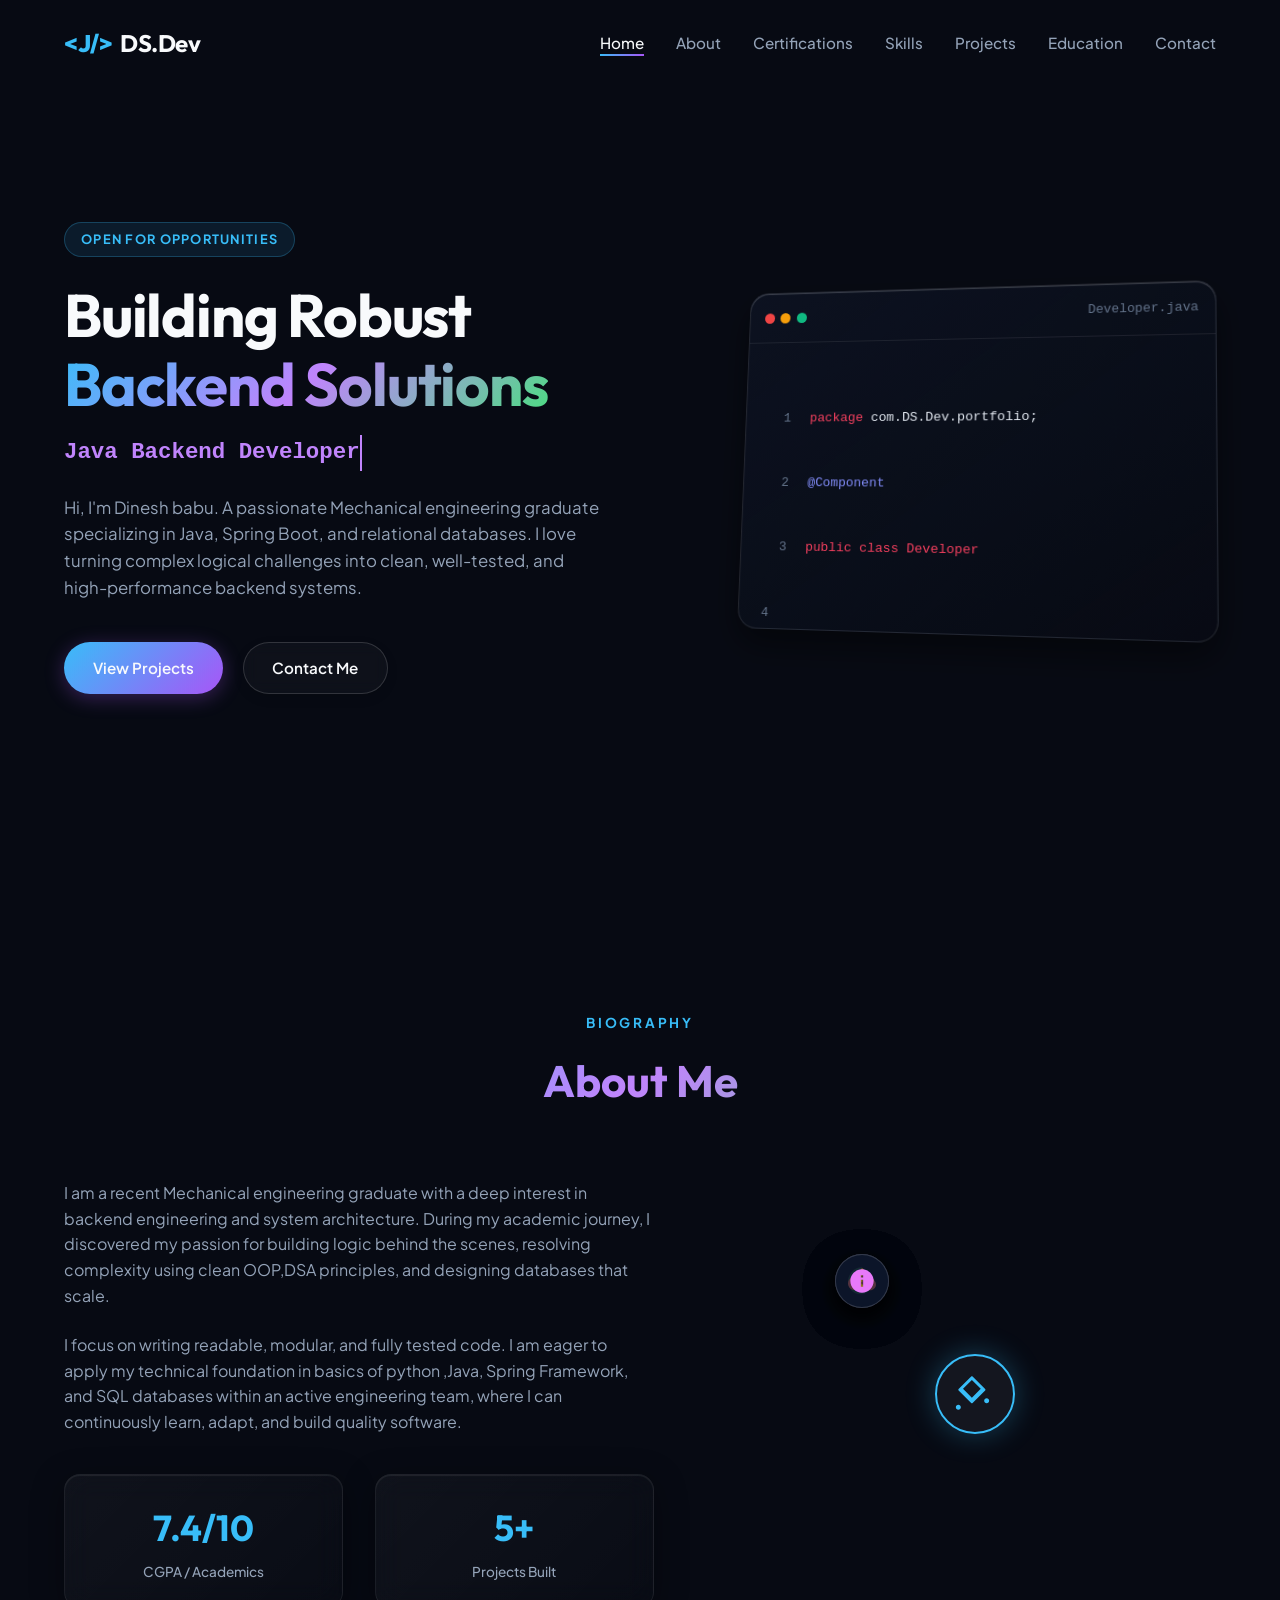
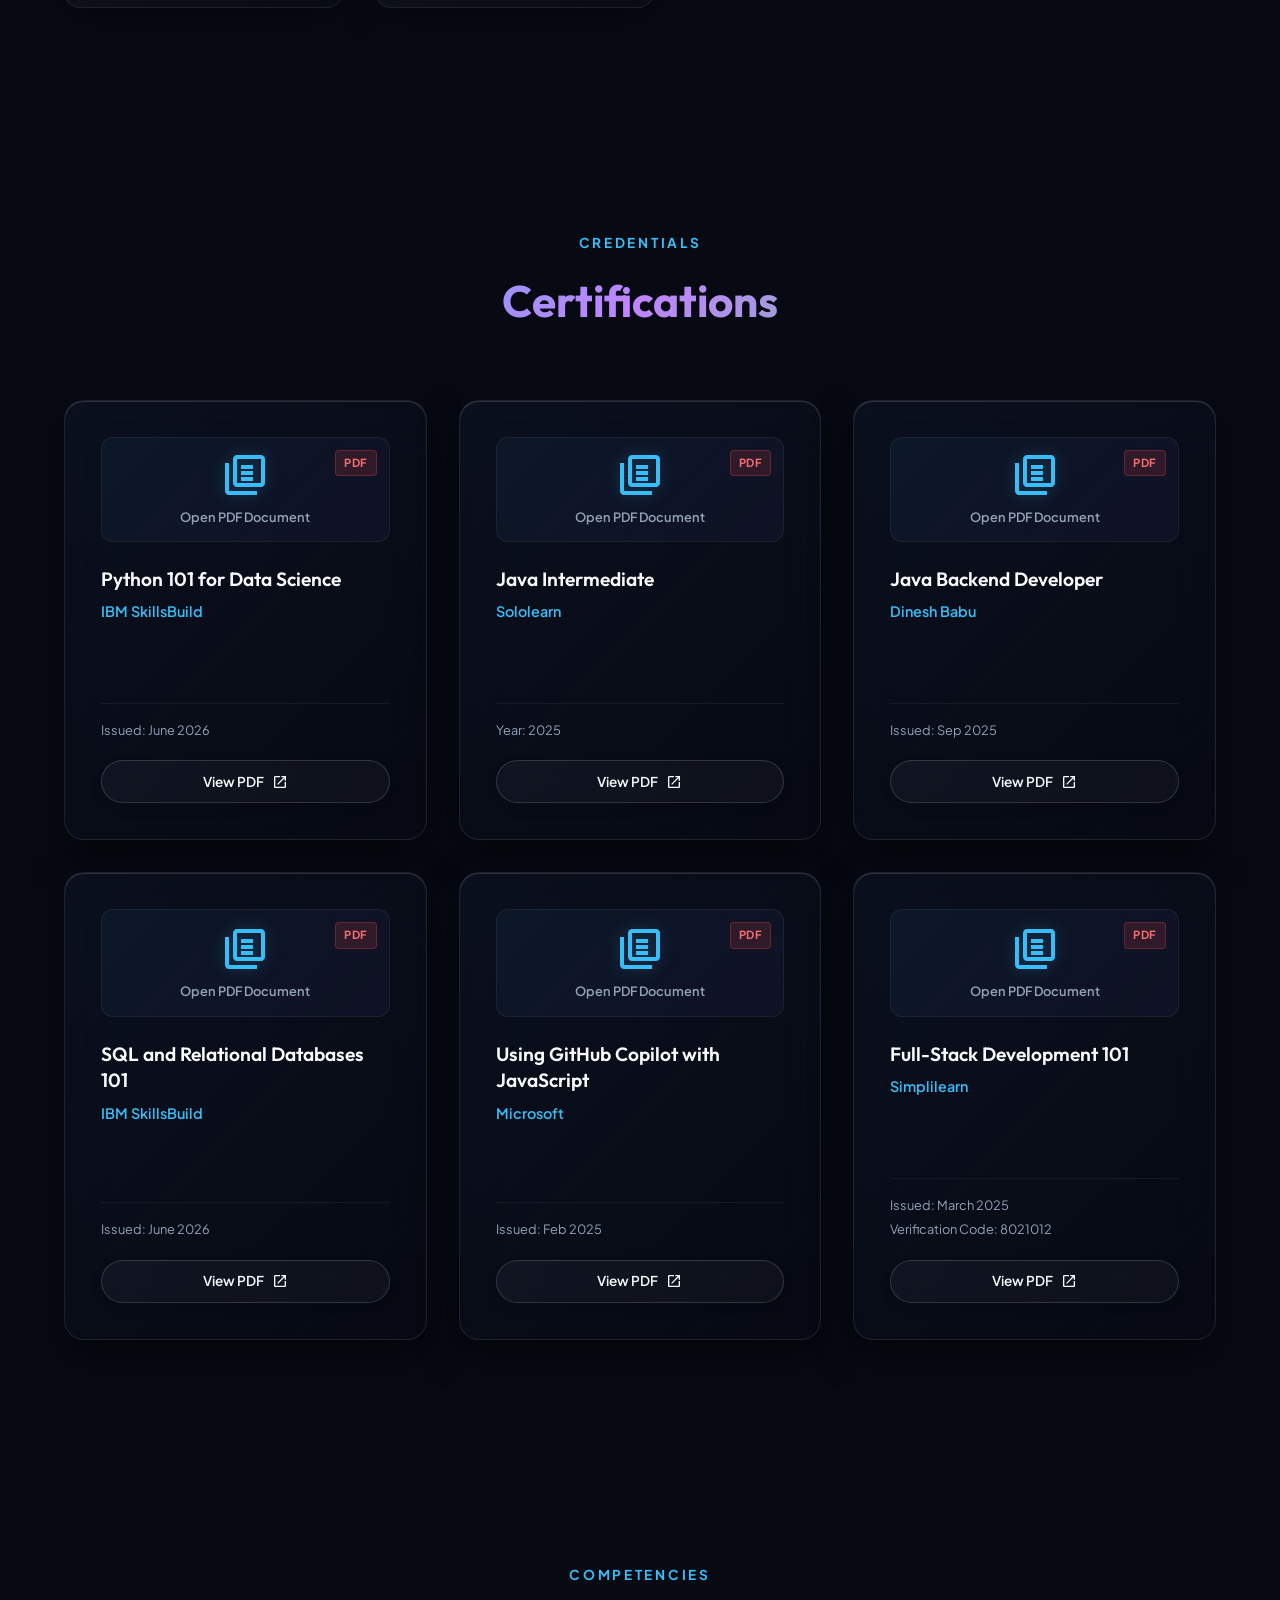
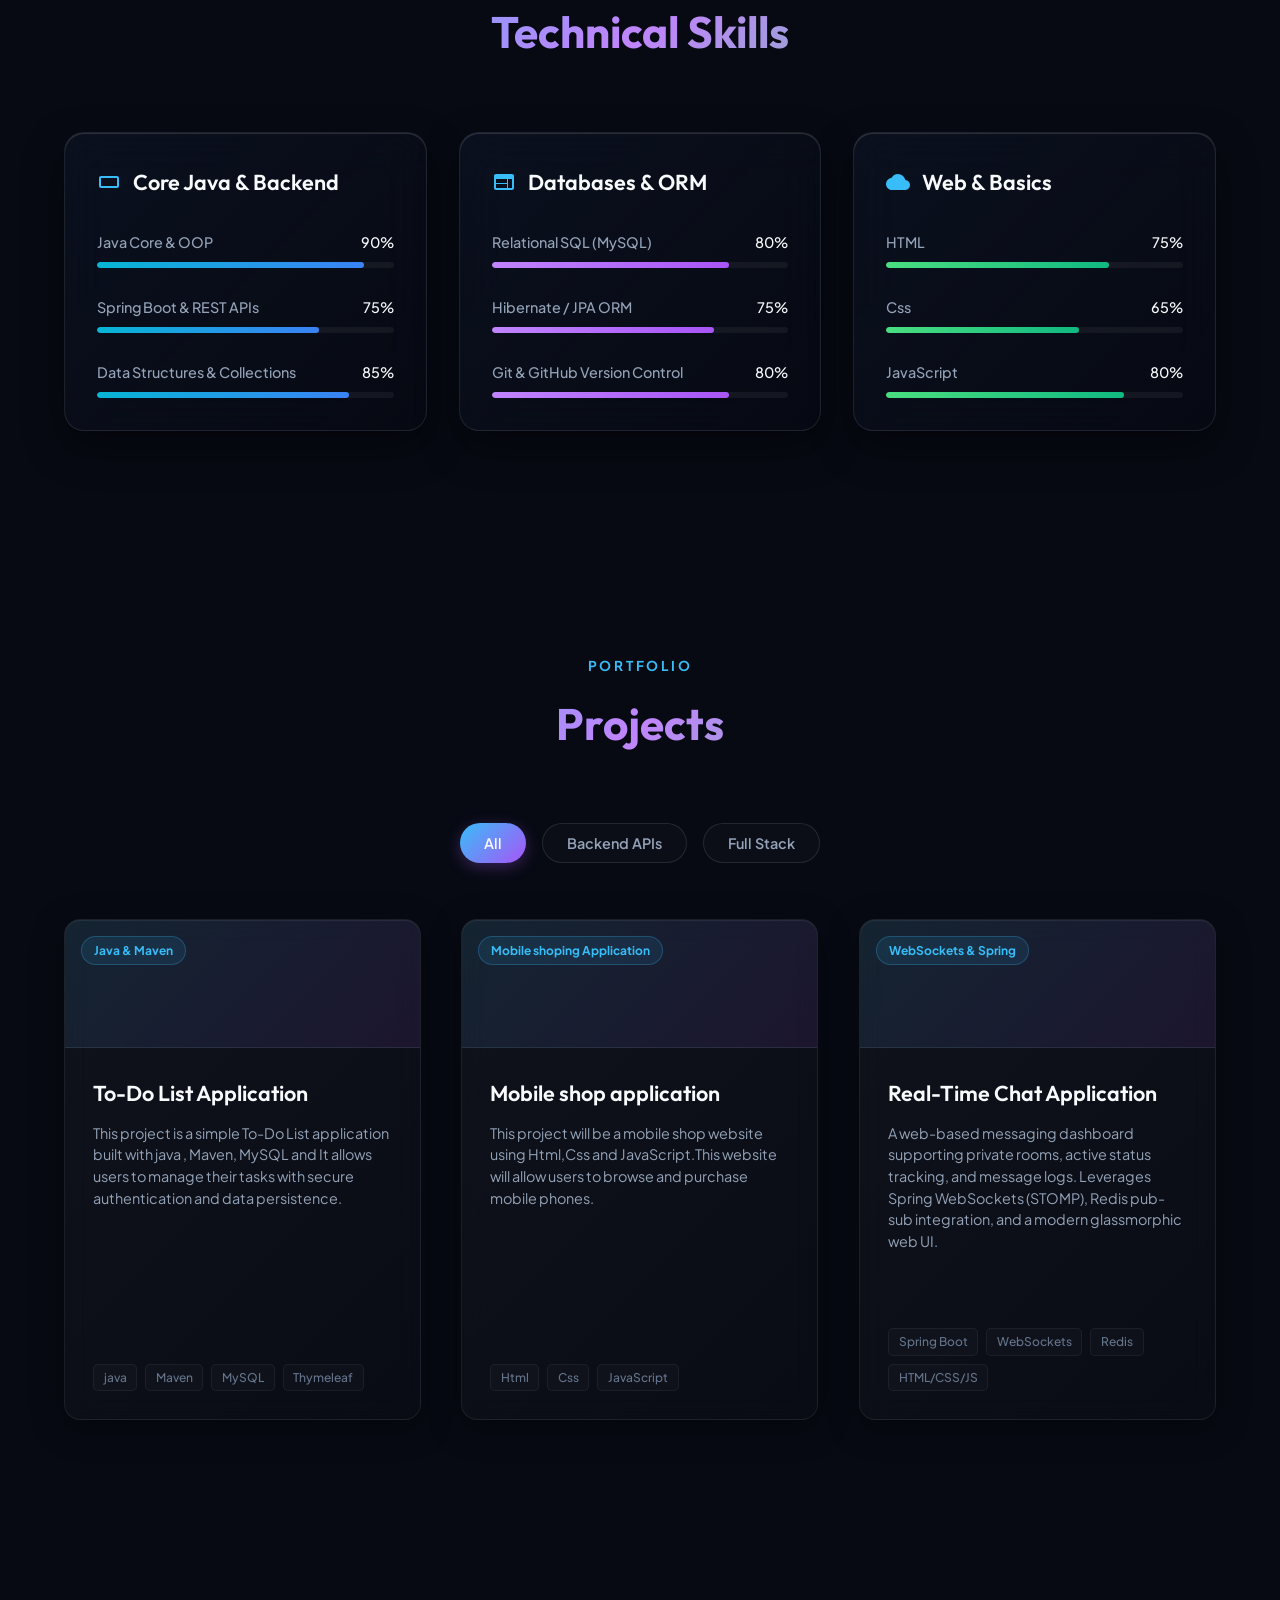
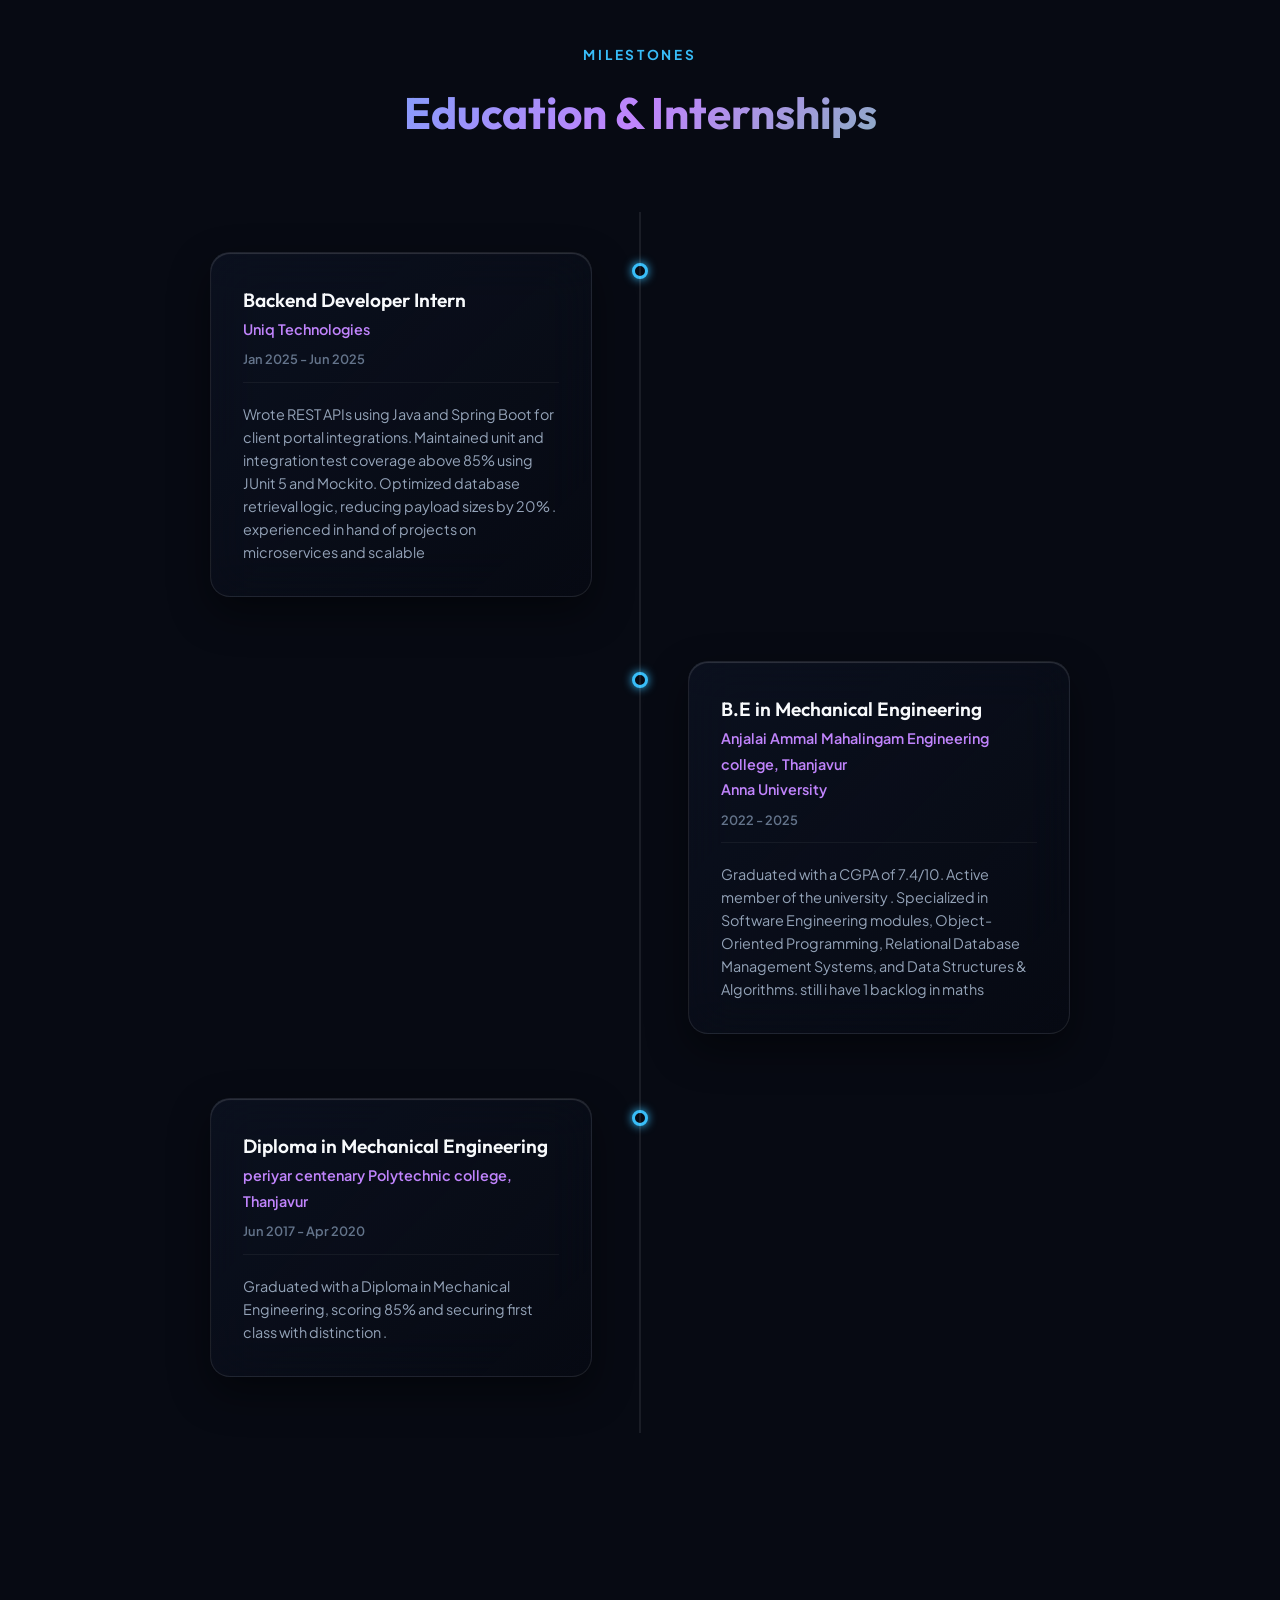
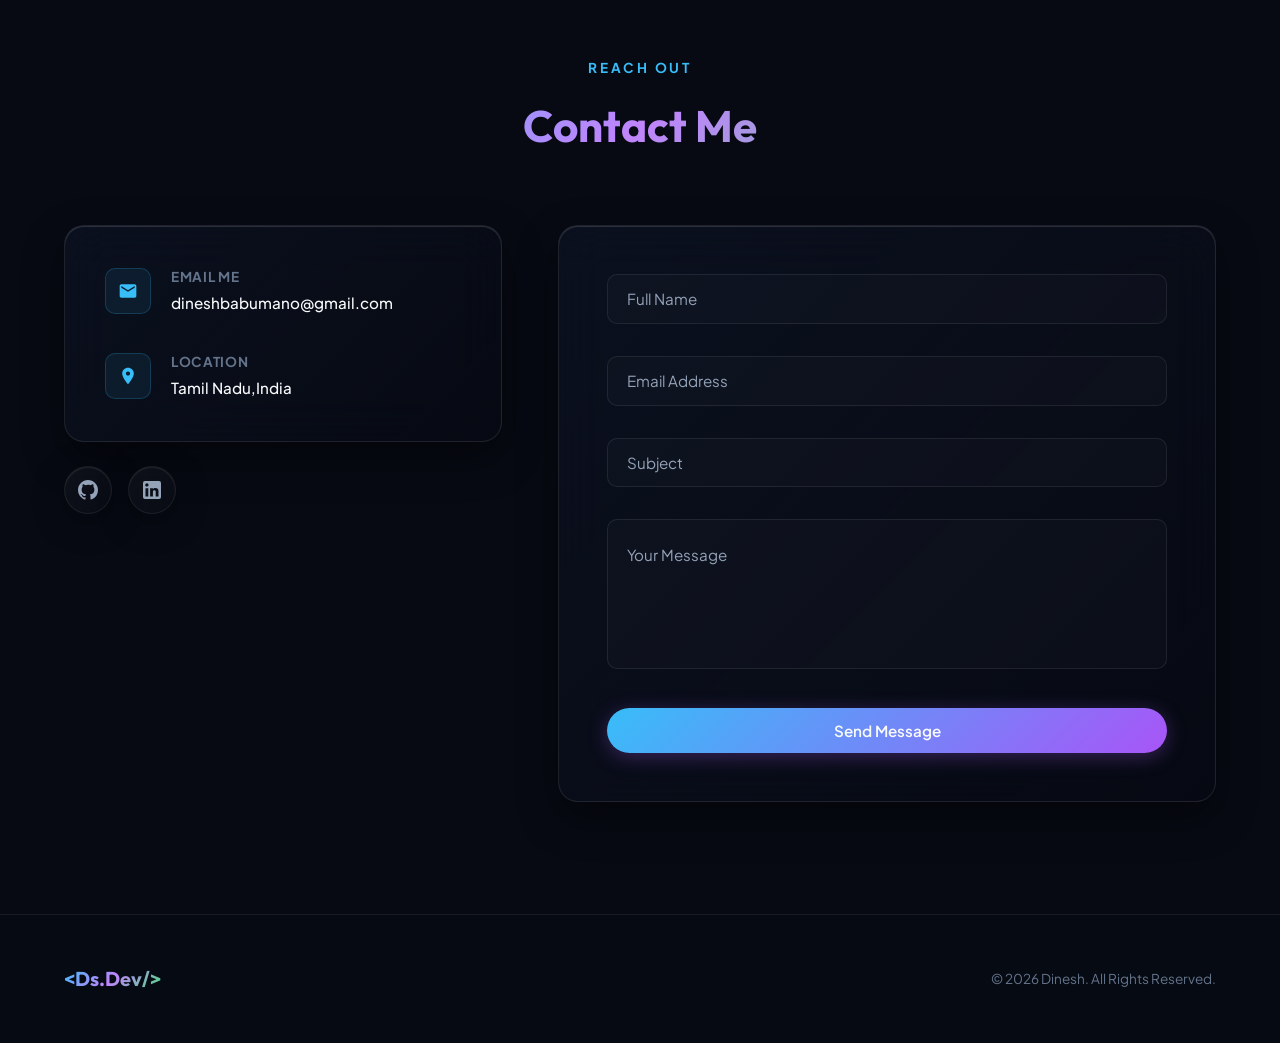
==== commit fc382d26: "Update CGPA to 7.4/10 in home.html and index.html" ====
--- a/index.html
+++ b/index.html
@@ -176,7 +176,7 @@
                         </p>
                         <div class="about-stats">
                             <div class="stat-box glass-card">
-                                <div class="stat-number">6.5/10</div>
+                                <div class="stat-number">7.4/10</div>
                                 <div class="stat-label">CGPA / Academics</div>
                             </div>
                             <div class="stat-box glass-card">
@@ -714,7 +714,7 @@
                             </div>
                             <div class="timeline-body">
                                 <p>
-                                    Graduated with a CGPA of 6.5/10. Active member of the university .
+                                    Graduated with a CGPA of 7.4/10. Active member of the university .
                                     Specialized in Software Engineering modules, Object-Oriented Programming,
                                     Relational Database Management Systems, and Data Structures & Algorithms.
                                     still i have 1 backlog in maths
